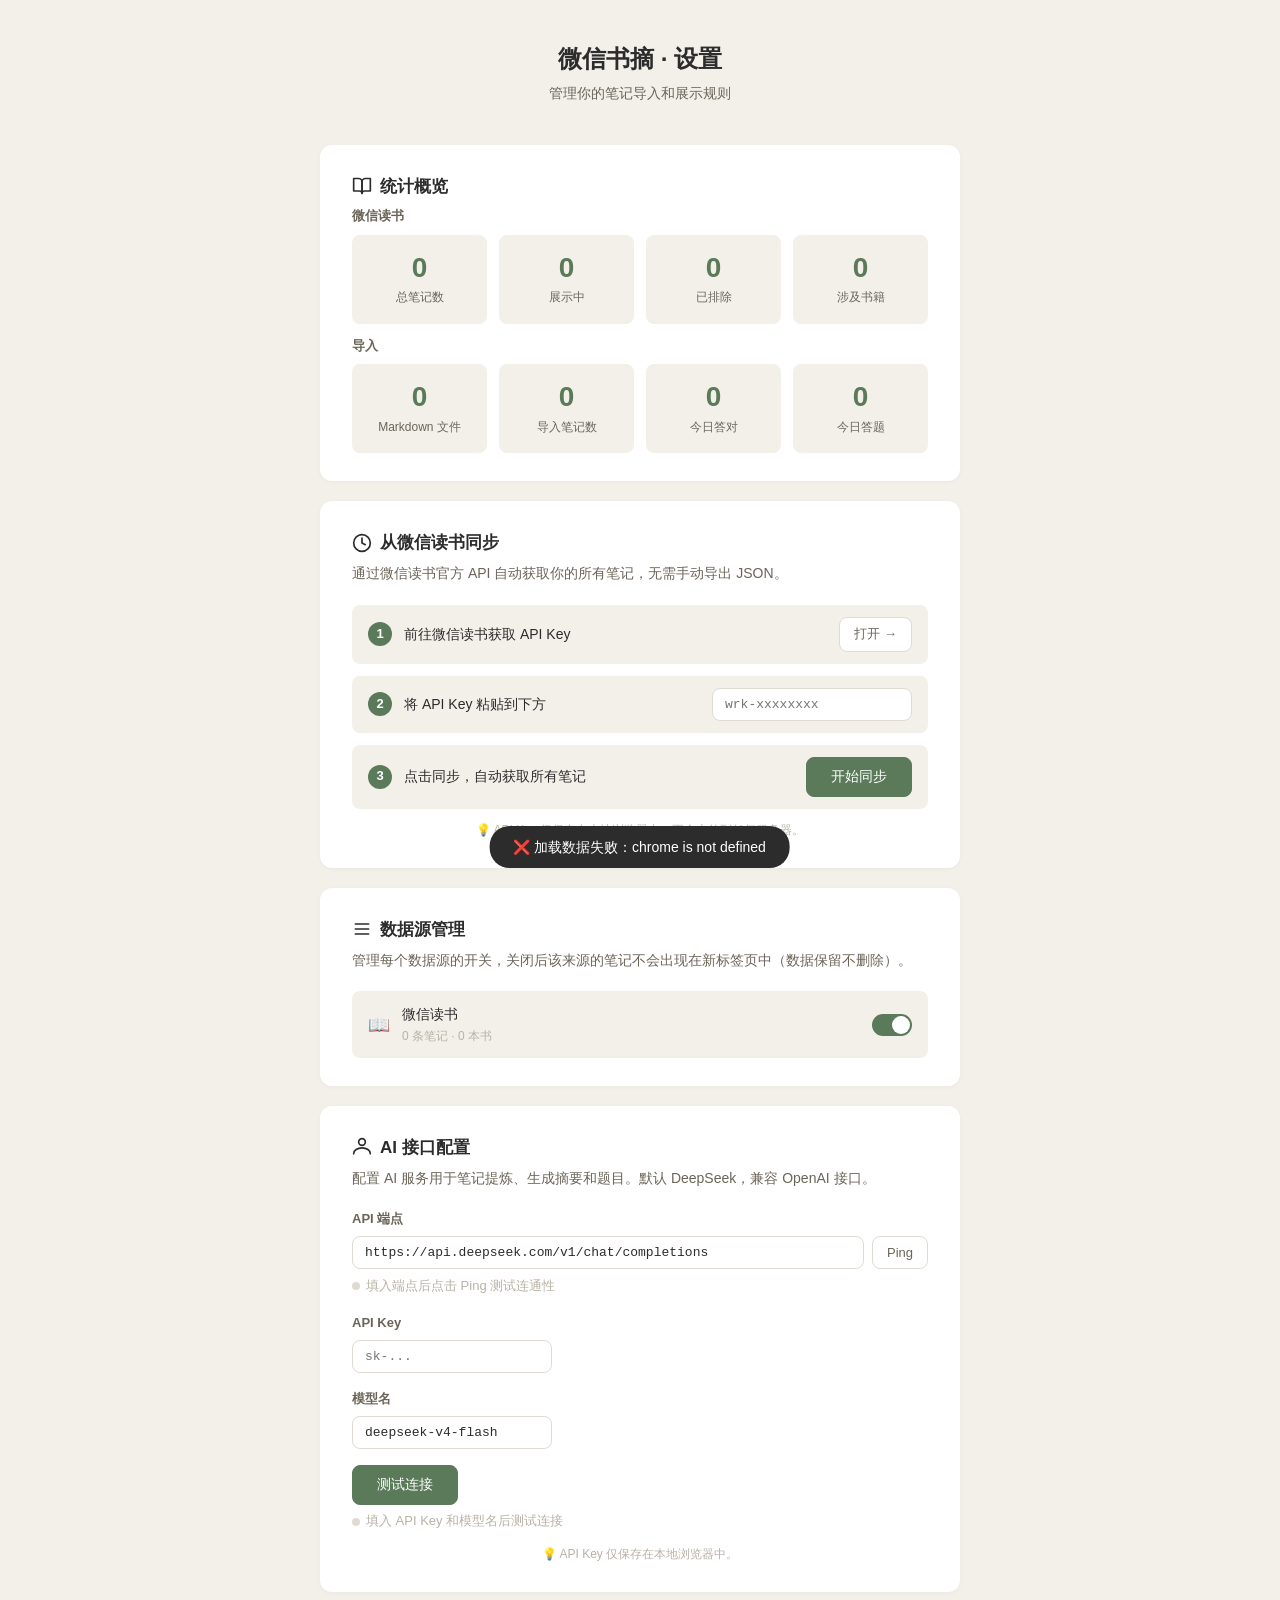
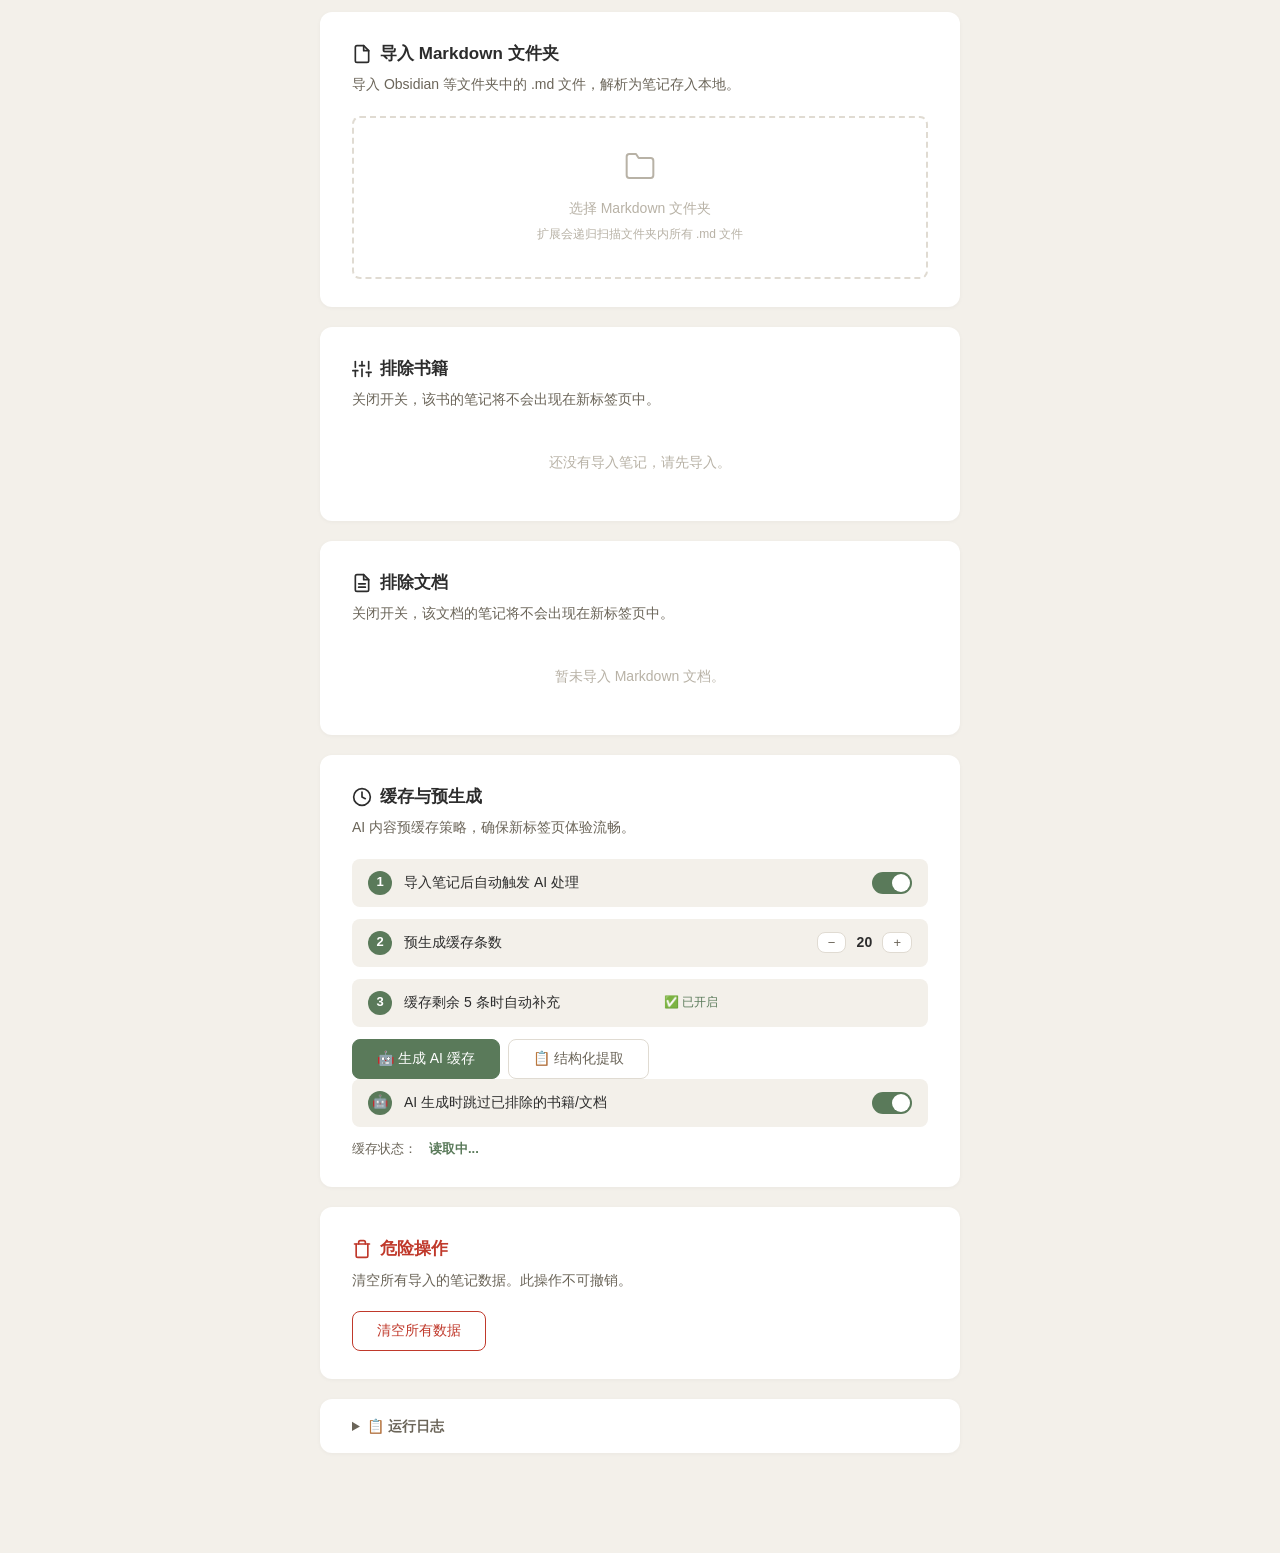
==== settings/index.html @ a94a2b88 "refactor: structured extraction as separate button, not toggle - Removed 'structuredExtract' toggle " ====
<!DOCTYPE html>
<html lang="zh-CN">
<head>
  <meta charset="UTF-8" />
  <meta name="viewport" content="width=device-width, initial-scale=1.0" />
  <title>微信书摘 · 设置</title>
  <link rel="stylesheet" href="style.css" />
</head>
<body>
  <div class="container">

    <header class="header">
      <h1>微信书摘 · 设置</h1>
      <p class="subtitle">管理你的笔记导入和展示规则</p>
    </header>

    <!-- ===== 统计 ===== -->
    <section class="section" id="section-stats">
      <h2 class="section-title">
        <svg width="20" height="20" viewBox="0 0 24 24" fill="none" stroke="currentColor" stroke-width="2" stroke-linecap="round" stroke-linejoin="round"><path d="M2 3h6a4 4 0 0 1 4 4v14a3 3 0 0 0-3-3H2z"/><path d="M22 3h-6a4 4 0 0 0-4 4v14a3 3 0 0 1 3-3h7z"/></svg>
        统计概览
      </h2>

      <p style="font-size:13px;font-weight:600;color:var(--text-secondary);margin-bottom:8px;">微信读书</p>
      <div class="stats-grid" id="statsGrid">
        <div class="stat-card"><span class="stat-num" id="statTotal">0</span><span class="stat-label">总笔记数</span></div>
        <div class="stat-card"><span class="stat-num" id="statActive">0</span><span class="stat-label">展示中</span></div>
        <div class="stat-card"><span class="stat-num" id="statExcluded">0</span><span class="stat-label">已排除</span></div>
        <div class="stat-card"><span class="stat-num" id="statBooks">0</span><span class="stat-label">涉及书籍</span></div>
      </div>

      <p style="font-size:13px;font-weight:600;color:var(--text-secondary);margin:12px 0 8px;">导入</p>
      <div class="stats-grid" id="statsGridImport">
        <div class="stat-card"><span class="stat-num" id="statMdFiles">0</span><span class="stat-label">Markdown 文件</span></div>
        <div class="stat-card"><span class="stat-num" id="statMdNotes">0</span><span class="stat-label">导入笔记数</span></div>
        <div class="stat-card"><span class="stat-num" id="statReviewCorrect">0</span><span class="stat-label">今日答对</span></div>
        <div class="stat-card"><span class="stat-num" id="statReviewTotal">0</span><span class="stat-label">今日答题</span></div>
      </div>
    </section>

    <!-- ===== 从微信读书同步 ===== -->
    <section class="section" id="section-sync">
      <h2 class="section-title">
        <svg width="20" height="20" viewBox="0 0 24 24" fill="none" stroke="currentColor" stroke-width="2" stroke-linecap="round" stroke-linejoin="round"><circle cx="12" cy="12" r="10"/><path d="M12 6v6l4 2"/></svg>
        从微信读书同步
      </h2>
      <p class="section-desc">通过微信读书官方 API 自动获取你的所有笔记，无需手动导出 JSON。</p>

      <div class="sync-flow">
        <div class="sync-step">
          <span class="step-num">1</span>
          <span>前往微信读书获取 API Key</span>
          <a href="https://weread.qq.com/r/weread-skills" target="_blank" class="btn btn-small" id="btnOpenSkills">打开 →</a>
        </div>
        <div class="sync-step">
          <span class="step-num">2</span>
          <span>将 API Key 粘贴到下方</span>
          <input type="text" id="apiKeyInput" class="sync-input" placeholder="wrk-xxxxxxxx" spellcheck="false" />
        </div>
        <div class="sync-step">
          <span class="step-num">3</span>
          <span>点击同步，自动获取所有笔记</span>
          <button class="btn btn-primary" id="btnSync">开始同步</button>
        </div>
      </div>

      <div id="syncProgress" class="sync-progress" style="display:none;">
        <div class="sync-progress-bar">
          <div class="sync-progress-fill" id="syncProgressFill"></div>
        </div>
        <p class="sync-progress-text" id="syncProgressText">准备中...</p>
      </div>

      <div id="syncResult" class="import-result"></div>

      <p class="sync-hint">💡 API Key 仅保存在本地浏览器中，不会上传到任何服务器。</p>
    </section>

    <!-- ===== 数据源管理 ===== -->
    <section class="section" id="section-sources">
      <h2 class="section-title">
        <svg width="20" height="20" viewBox="0 0 24 24" fill="none" stroke="currentColor" stroke-width="2" stroke-linecap="round" stroke-linejoin="round"><path d="M4 6h16M4 12h16M4 18h16"/></svg>
        数据源管理
      </h2>
      <p class="section-desc">管理每个数据源的开关，关闭后该来源的笔记不会出现在新标签页中（数据保留不删除）。</p>
      <div class="source-list" id="sourceList">
        <div class="source-item">
          <span class="source-icon">📖</span>
          <div class="source-info">
            <div class="source-name">微信读书</div>
            <div class="source-meta" id="sourceMetaWeread">0 条笔记 · 0 本书</div>
          </div>
          <label class="toggle" style="margin-left:auto;">
            <input type="checkbox" class="source-toggle" data-source="weread" checked />
            <span class="slider"></span>
          </label>
        </div>
      </div>
      <p class="source-status" id="sourceIndicator" style="display:none;"></p>
    </section>

    <!-- ===== AI 接口配置 ===== -->
    <section class="section" id="section-ai">
      <h2 class="section-title">
        <svg width="20" height="20" viewBox="0 0 24 24" fill="none" stroke="currentColor" stroke-width="2" stroke-linecap="round" stroke-linejoin="round"><path d="M12 2a4 4 0 1 0 0 8 4 4 0 0 0 0-8z"/><path d="M2 20c0-4 4.5-7 10-7s10 3 10 7"/></svg>
        AI 接口配置
      </h2>
      <p class="section-desc">配置 AI 服务用于笔记提炼、生成摘要和题目。默认 DeepSeek，兼容 OpenAI 接口。</p>
      <div class="field-group">
        <label class="field-label">API 端点</label>
        <div class="field-row">
          <input type="text" class="sync-input" id="aiEndpoint" value="https://api.deepseek.com/v1/chat/completions" placeholder="https://api.deepseek.com/v1/chat/completions" />
          <button class="btn btn-small" id="btnPing">Ping</button>
        </div>
        <div class="status-line"><span class="status-dot idle" id="endpointDot"></span><span class="status-text idle" id="endpointText">填入端点后点击 Ping 测试连通性</span></div>
      </div>
      <div class="field-group">
        <label class="field-label">API Key</label>
        <input type="password" class="sync-input" id="aiApiKey" placeholder="sk-..." />
      </div>
      <div class="field-group">
        <label class="field-label">模型名</label>
        <input type="text" class="sync-input" id="aiModel" value="deepseek-v4-flash" placeholder="deepseek-chat, gpt-4o-mini" />
      </div>
      <button class="btn btn-primary" id="btnTestAi">测试连接</button>
      <div class="status-line"><span class="status-dot idle" id="testDot"></span><span class="status-text idle" id="testText">填入 API Key 和模型名后测试连接</span></div>
      <div id="aiTestResult" class="import-result" style="display:none;margin-top:8px;"></div>
      <p class="sync-hint" style="margin-top:12px;">💡 API Key 仅保存在本地浏览器中。</p>
    </section>

    <!-- ===== 导入 Markdown 文件夹 ===== -->
    <section class="section" id="section-md-import">
      <h2 class="section-title">
        <svg width="20" height="20" viewBox="0 0 24 24" fill="none" stroke="currentColor" stroke-width="2" stroke-linecap="round" stroke-linejoin="round"><path d="M14 2H6a2 2 0 0 0-2 2v16a2 2 0 0 0 2 2h12a2 2 0 0 0 2-2V8z"/><polyline points="14 2 14 8 20 8"/></svg>
        导入 Markdown 文件夹
      </h2>
      <p class="section-desc">导入 Obsidian 等文件夹中的 .md 文件，解析为笔记存入本地。</p>
      <div class="upload-area" id="folderPicker">
        <svg width="32" height="32" viewBox="0 0 24 24" fill="none" stroke="currentColor" stroke-width="1.5" stroke-linecap="round" stroke-linejoin="round"><path d="M22 19a2 2 0 0 1-2 2H4a2 2 0 0 1-2-2V5a2 2 0 0 1 2-2h5l2 3h9a2 2 0 0 1 2 2z"/></svg>
        <p>选择 Markdown 文件夹</p>
        <span style="font-size:12px;color:var(--text-tertiary);">扩展会递归扫描文件夹内所有 .md 文件</span>
      </div>
      <div id="mdImportResult" class="import-result" style="display:none;margin-top:8px;"></div>
    </section>

    <!-- ===== 排除书籍 ===== -->
    <section class="section" id="section-exclude">
      <h2 class="section-title">
        <svg width="20" height="20" viewBox="0 0 24 24" fill="none" stroke="currentColor" stroke-width="2" stroke-linecap="round" stroke-linejoin="round"><line x1="4" y1="21" x2="4" y2="14"/><line x1="4" y1="10" x2="4" y2="3"/><line x1="12" y1="21" x2="12" y2="12"/><line x1="12" y1="8" x2="12" y2="3"/><line x1="20" y1="21" x2="20" y2="16"/><line x1="20" y1="12" x2="20" y2="3"/><line x1="1" y1="14" x2="7" y2="14"/><line x1="9" y1="8" x2="15" y2="8"/><line x1="17" y1="16" x2="23" y2="16"/></svg>
        排除书籍
      </h2>
      <p class="section-desc">关闭开关，该书的笔记将不会出现在新标签页中。</p>

      <div id="bookList" class="book-list">
        <p class="no-data">还没有导入笔记，请先导入。</p>
      </div>
    </section>

    <!-- ===== 排除文档 ===== -->
    <section class="section" id="section-exclude-docs">
      <h2 class="section-title">
        <svg width="20" height="20" viewBox="0 0 24 24" fill="none" stroke="currentColor" stroke-width="2" stroke-linecap="round" stroke-linejoin="round"><path d="M14 2H6a2 2 0 0 0-2 2v16a2 2 0 0 0 2 2h12a2 2 0 0 0 2-2V8z"/><polyline points="14 2 14 8 20 8"/><line x1="16" y1="13" x2="8" y2="13"/><line x1="16" y1="17" x2="8" y2="17"/></svg>
        排除文档
      </h2>
      <p class="section-desc">关闭开关，该文档的笔记将不会出现在新标签页中。</p>

      <div id="docList" class="book-list">
        <p class="no-data">暂未导入 Markdown 文档。</p>
      </div>
    </section>

    <!-- ===== 缓存与预生成 ===== -->
    <section class="section" id="section-cache">
      <h2 class="section-title">
        <svg width="20" height="20" viewBox="0 0 24 24" fill="none" stroke="currentColor" stroke-width="2" stroke-linecap="round" stroke-linejoin="round"><circle cx="12" cy="12" r="10"/><polyline points="12 6 12 12 16 14"/></svg>
        缓存与预生成
      </h2>
      <p class="section-desc">AI 内容预缓存策略，确保新标签页体验流畅。</p>
      <div class="sync-flow">
        <div class="sync-step">
          <span class="step-num">1</span>
          <span>导入笔记后自动触发 AI 处理</span>
          <label class="toggle" style="margin-left:auto;">
            <input type="checkbox" id="autoProcess" checked />
            <span class="slider"></span>
          </label>
        </div>
        <div class="sync-step">
          <span class="step-num">2</span>
          <span>预生成缓存条数</span>
          <div style="display:flex;align-items:center;gap:8px;margin-left:auto;">
            <button class="btn btn-small" id="cacheDec" style="padding:2px 10px;">−</button>
            <span id="cacheCount" style="font-weight:600;min-width:20px;text-align:center;">20</span>
            <button class="btn btn-small" id="cacheInc" style="padding:2px 10px;">+</button>
          </div>
        </div>
        <div class="sync-step">
          <span class="step-num">3</span>
          <span>缓存剩余 5 条时自动补充</span>
          <span style="margin-left:auto;font-size:12px;color:var(--accent);">✅ 已开启</span>
        </div>
      </div>
      <div style="display:flex;gap:8px;margin-top:12px;">
        <button class="btn btn-primary" id="btnGenCache">🤖 生成 AI 缓存</button>
        <button class="btn" id="btnStructExtract">📋 结构化提取</button>
        <button class="btn" id="btnStopCache" style="display:none;">⏹ 停止</button>
      </div>
      <div class="sync-step">
        <span class="step-num">🤖</span>
        <span>AI 生成时跳过已排除的书籍/文档</span>
        <label class="toggle" style="margin-left:auto;">
          <input type="checkbox" id="skipExcludedInAI" checked />
          <span class="slider"></span>
        </label>
      </div>
      <div style="display:flex;align-items:center;gap:12px;margin-top:12px;font-size:13px;color:var(--text-secondary);">
        <span>缓存状态：</span>
        <span id="cacheStatus" style="font-weight:600;color:var(--accent);">读取中...</span>
      </div>
      <div id="genProgress" class="sync-progress" style="display:none;margin-top:12px;">
        <div class="sync-progress-bar">
          <div class="sync-progress-fill" id="genProgressFill"></div>
        </div>
        <p class="sync-progress-text" id="genProgressText">准备中...</p>
      </div>
    </section>

    <!-- ===== 清空数据 ===== -->
    <section class="section section-danger">
      <h2 class="section-title" style="color: var(--danger);">
        <svg width="20" height="20" viewBox="0 0 24 24" fill="none" stroke="currentColor" stroke-width="2" stroke-linecap="round" stroke-linejoin="round"><polyline points="3 6 5 6 21 6"/><path d="M19 6v14a2 2 0 0 1-2 2H7a2 2 0 0 1-2-2V6m3 0V4a2 2 0 0 1 2-2h4a2 2 0 0 1 2 2v2"/></svg>
        危险操作
      </h2>
      <p class="section-desc">清空所有导入的笔记数据。此操作不可撤销。</p>
      <button class="btn btn-danger-outline" id="btnClearAll">清空所有数据</button>
    </section>

    <!-- ===== 运行日志 ===== -->
    <details class="section" id="section-logs" style="padding:16px 32px;cursor:pointer;">
      <summary style="font-size:14px;font-weight:600;color:var(--text-secondary);cursor:pointer;">📋 运行日志</summary>
      <pre id="logEntries" style="margin-top:12px;max-height:300px;overflow-y:auto;font-family:var(--mono);font-size:12px;line-height:1.8;color:var(--text-secondary);white-space:pre-wrap;word-break:break-all;user-select:text;"></pre>
      <div style="display:flex;gap:8px;margin-top:8px;">
        <button class="btn btn-small" id="btnCopyLogs">📋 复制日志</button>
        <button class="btn btn-small" id="btnClearLogs">清空日志</button>
      </div>
    </details>

    <!-- ===== Toast ===== -->
    <div id="toast" class="toast"></div>

  </div>

  <script src="settings.js"></script>
  <script src="ai-config.js"></script>
  <script src="markdown-import.js"></script>
</body>
</html>
---- settings/style.css ----
/* ============================================
   微信书摘 · 设置 — Style
   ============================================ */

*, *::before, *::after {
  margin: 0;
  padding: 0;
  box-sizing: border-box;
}

:root {
  --bg: #f3f0ea;
  --card-bg: #ffffff;
  --text: #2c2c2c;
  --text-secondary: #6b6559;
  --text-tertiary: #b8b2a6;
  --accent: #5a7a5a;
  --accent-hover: #4a6a4a;
  --danger: #c0392b;
  --danger-hover: #a93226;
  --border: #e0dbd2;
  --radius: 12px;
  --radius-sm: 8px;
  --font: -apple-system, BlinkMacSystemFont, "SF Pro", "PingFang SC", "Hiragino Sans GB", "Noto Sans CJK SC", "Microsoft YaHei", sans-serif;
  --mono: "SF Mono", "Menlo", "Consolas", monospace;
  --transition: 0.25s cubic-bezier(0.4, 0, 0.2, 1);
  --max-w: 640px;
}

body {
  font-family: var(--font);
  background: var(--bg);
  color: var(--text);
  -webkit-font-smoothing: antialiased;
  line-height: 1.6;
  padding: 40px 24px 80px;
}

.container {
  max-width: var(--max-w);
  margin: 0 auto;
}

/* ---- Header ---- */
.header {
  text-align: center;
  margin-bottom: 40px;
}

.header h1 {
  font-size: 24px;
  font-weight: 700;
  margin-bottom: 4px;
}

.subtitle {
  color: var(--text-secondary);
  font-size: 14px;
}

/* ---- Sections ---- */
.section {
  background: var(--card-bg);
  border-radius: var(--radius);
  padding: 28px 32px;
  margin-bottom: 20px;
  box-shadow: 0 1px 4px rgba(0,0,0,0.04);
}

.section-title {
  display: flex;
  align-items: center;
  gap: 8px;
  font-size: 17px;
  font-weight: 600;
  margin-bottom: 6px;
}

.section-desc {
  font-size: 14px;
  color: var(--text-secondary);
  margin-bottom: 20px;
}

/* ---- Upload Area ---- */
.upload-area {
  border: 2px dashed var(--border);
  border-radius: var(--radius-sm);
  padding: 32px;
  text-align: center;
  cursor: pointer;
  transition: all var(--transition);
  color: var(--text-tertiary);
}

.upload-area:hover {
  border-color: var(--accent);
  color: var(--accent);
  background: #f8faf6;
}

.upload-area.dragover {
  border-color: var(--accent);
  background: #f0f5ed;
  color: var(--accent);
}

.upload-area svg {
  margin-bottom: 8px;
}

.upload-area p {
  font-size: 14px;
}

/* ---- Divider ---- */
.divider {
  text-align: center;
  margin: 20px 0;
  color: var(--text-tertiary);
  font-size: 13px;
  position: relative;
}

.divider::before,
.divider::after {
  content: '';
  position: absolute;
  top: 50%;
  width: calc(50% - 24px);
  height: 1px;
  background: var(--border);
}

.divider::before { left: 0; }
.divider::after  { right: 0; }

/* ---- Paste Area ---- */
.label {
  display: block;
  font-size: 14px;
  font-weight: 500;
  margin-bottom: 8px;
  color: var(--text-secondary);
}

#jsonInput {
  width: 100%;
  padding: 12px 14px;
  border: 1px solid var(--border);
  border-radius: var(--radius-sm);
  font-family: var(--mono);
  font-size: 13px;
  line-height: 1.7;
  resize: vertical;
  background: #fafaf8;
  color: var(--text);
  transition: border-color var(--transition);
}

#jsonInput:focus {
  outline: none;
  border-color: var(--accent);
  box-shadow: 0 0 0 3px rgba(90,122,90,0.12);
}

.paste-actions {
  display: flex;
  align-items: center;
  gap: 16px;
  margin-top: 12px;
}

.sample-link {
  font-size: 13px;
  color: var(--text-tertiary);
  text-decoration: underline;
  text-underline-offset: 2px;
  transition: color var(--transition);
}

.sample-link:hover {
  color: var(--accent);
}

/* ---- Import Result ---- */
.import-result {
  margin-top: 12px;
  padding: 12px 16px;
  border-radius: var(--radius-sm);
  font-size: 14px;
  display: none;
}

.import-result.success {
  display: block;
  background: #f0f5ed;
  color: var(--accent-hover);
}

.import-result.error {
  display: block;
  background: #fdf2f0;
  color: var(--danger);
}

/* ---- Sample Format ---- */
.sample-box {
  margin-top: 16px;
  background: #fafaf8;
  border: 1px solid var(--border);
  border-radius: var(--radius-sm);
  padding: 16px;
  overflow-x: auto;
}

.sample-box pre {
  font-family: var(--mono);
  font-size: 13px;
  line-height: 1.7;
  white-space: pre;
}

.sample-box code {
  color: var(--text);
}

.sample-note {
  margin-top: 12px;
  font-size: 13px;
  color: var(--text-secondary);
  line-height: 1.7;
}

.sample-note code {
  background: #e8e3da;
  padding: 1px 5px;
  border-radius: 3px;
  font-family: var(--mono);
  font-size: 12px;
}

/* ---- Book List ---- */
.book-list {
  display: flex;
  flex-direction: column;
  gap: 4px;
}

.no-data {
  color: var(--text-tertiary);
  font-size: 14px;
  text-align: center;
  padding: 20px 0;
}

.book-item {
  display: flex;
  align-items: center;
  justify-content: space-between;
  padding: 12px 4px;
  border-bottom: 1px solid var(--border);
}

.book-item:last-child {
  border-bottom: none;
}

.book-info {
  display: flex;
  flex-direction: column;
}

.book-name {
  font-size: 15px;
  font-weight: 500;
}

.book-note-count {
  font-size: 12px;
  color: var(--text-tertiary);
  margin-top: 1px;
}

/* Toggle switch */
.toggle {
  position: relative;
  width: 40px;
  height: 22px;
  flex-shrink: 0;
  cursor: pointer;
}

.toggle input {
  opacity: 0;
  width: 0;
  height: 0;
}

.toggle .slider {
  position: absolute;
  inset: 0;
  background: #d5d0c6;
  border-radius: 22px;
  transition: background var(--transition);
}

.toggle .slider::after {
  content: '';
  position: absolute;
  width: 18px;
  height: 18px;
  left: 2px;
  bottom: 2px;
  background: #fff;
  border-radius: 50%;
  transition: transform var(--transition);
}

.toggle input:checked + .slider {
  background: var(--accent);
}

.toggle input:checked + .slider::after {
  transform: translateX(18px);
}

/* ---- Stats ---- */
.stats-grid {
  display: grid;
  grid-template-columns: repeat(4, 1fr);
  gap: 12px;
}

.stat-card {
  text-align: center;
  padding: 16px 8px;
  background: var(--bg);
  border-radius: var(--radius-sm);
}

.stat-num {
  display: block;
  font-size: 28px;
  font-weight: 700;
  color: var(--accent);
  line-height: 1.2;
}

.stat-label {
  display: block;
  font-size: 12px;
  color: var(--text-secondary);
  margin-top: 4px;
}

/* ---- Buttons ---- */
.btn {
  display: inline-flex;
  align-items: center;
  gap: 6px;
  padding: 10px 24px;
  border: 1px solid var(--border);
  border-radius: var(--radius-sm);
  background: var(--card-bg);
  color: var(--text-secondary);
  font-size: 14px;
  font-family: var(--font);
  cursor: pointer;
  transition: all var(--transition);
  user-select: none;
}

.btn:hover {
  border-color: var(--accent);
  color: var(--accent);
}

.btn:active {
  transform: scale(0.97);
}

.btn-primary {
  border-color: var(--accent);
  background: var(--accent);
  color: #fff;
}

.btn-primary:hover {
  background: var(--accent-hover);
  border-color: var(--accent-hover);
  color: #fff;
}

.btn-danger-outline {
  border-color: var(--danger);
  color: var(--danger);
}

.btn-danger-outline:hover {
  background: var(--danger);
  color: #fff;
}

/* ---- Toast ---- */
.toast {
  position: fixed;
  bottom: 32px;
  left: 50%;
  transform: translateX(-50%) translateY(20px);
  background: var(--text);
  color: #fff;
  padding: 10px 24px;
  border-radius: 20px;
  font-size: 14px;
  opacity: 0;
  pointer-events: none;
  transition: all 0.3s ease;
  white-space: nowrap;
  z-index: 200;
}

.toast.show {
  opacity: 1;
  transform: translateX(-50%) translateY(0);
}

/* ---- Sync Flow ---- */
.sync-flow {
  display: flex;
  flex-direction: column;
  gap: 12px;
}

.sync-step {
  display: flex;
  align-items: center;
  gap: 12px;
  padding: 12px 16px;
  background: var(--bg);
  border-radius: var(--radius-sm);
  font-size: 14px;
}

.step-num {
  width: 24px;
  height: 24px;
  border-radius: 50%;
  background: var(--accent);
  color: #fff;
  display: flex;
  align-items: center;
  justify-content: center;
  font-size: 13px;
  font-weight: 600;
  flex-shrink: 0;
}

.sync-step span:not(.step-num) {
  flex: 1;
  color: var(--text);
}

.sync-input {
  width: 200px;
  padding: 8px 12px;
  border: 1px solid var(--border);
  border-radius: var(--radius-sm);
  font-family: var(--mono);
  font-size: 13px;
  background: var(--card-bg);
  color: var(--text);
  transition: border-color var(--transition);
}

.sync-input:focus {
  outline: none;
  border-color: var(--accent);
  box-shadow: 0 0 0 3px rgba(90,122,90,0.12);
}

.btn-small {
  padding: 6px 14px;
  font-size: 13px;
  white-space: nowrap;
  text-decoration: none;
}

.sync-progress {
  margin-top: 16px;
}

.sync-progress-bar {
  height: 6px;
  background: var(--border);
  border-radius: 3px;
  overflow: hidden;
  margin-bottom: 8px;
}

.sync-progress-fill {
  height: 100%;
  background: var(--accent);
  border-radius: 3px;
  width: 0%;
  transition: width 0.3s ease;
}

.sync-progress-text {
  font-size: 13px;
  color: var(--text-secondary);
  text-align: center;
}

.sync-hint {
  margin-top: 12px;
  font-size: 12px;
  color: var(--text-tertiary);
  text-align: center;
}

/* ---- Responsive ---- */
@media (max-width: 600px) {
  body { padding: 24px 16px 60px; }
  .section { padding: 20px; }
  .stats-grid { grid-template-columns: repeat(2, 1fr); }
}

/* ---- Data Source List ---- */
.source-list {
  display: flex;
  flex-direction: column;
  gap: 4px;
}
.source-item {
  display: flex;
  align-items: center;
  gap: 12px;
  padding: 12px 16px;
  background: var(--bg);
  border-radius: var(--radius-sm);
}
.source-icon { flex-shrink: 0; font-size: 18px; line-height: 1; }
.source-info { flex: 1; min-width: 0; }
.source-name { font-size: 14px; font-weight: 500; }
.source-meta { font-size: 12px; color: var(--text-tertiary); margin-top: 1px; }
.source-status { display: none; font-size: 12px; padding: 8px 12px; border-radius: var(--radius-sm); margin-top: 10px; }
.source-status.show { display: block; }

/* ---- Status Indicators ---- */
.status-line {
  display: flex;
  align-items: center;
  gap: 6px;
  font-size: 13px;
  margin-top: 6px;
  min-height: 22px;
}
.status-dot {
  width: 8px; height: 8px;
  border-radius: 50%;
  flex-shrink: 0;
}
.status-dot.idle { background: var(--border); }
.status-dot.success { background: var(--accent); }
.status-dot.error { background: var(--danger); }
.status-text.idle { color: var(--text-tertiary); }
.status-text.success { color: var(--accent); }
.status-text.error { color: var(--danger); }

/* ---- Log viewer ---- */
#section-logs[open] { cursor: default; }
#section-logs summary { user-select: none; }
#section-logs[open] summary { margin-bottom: 4px; }
.log-entry { padding: 2px 0; }

/* ---- Field group (reuse sync-input pattern) ---- */
.field-group { margin-bottom: 16px; }
.field-group:last-of-type { margin-bottom: 20px; }
.field-label {
  display: block;
  font-size: 13px;
  font-weight: 600;
  color: var(--text-secondary);
  margin-bottom: 6px;
}
.field-row {
  display: flex;
  gap: 8px;
  align-items: stretch;
}
.field-row .sync-input { flex: 1; }
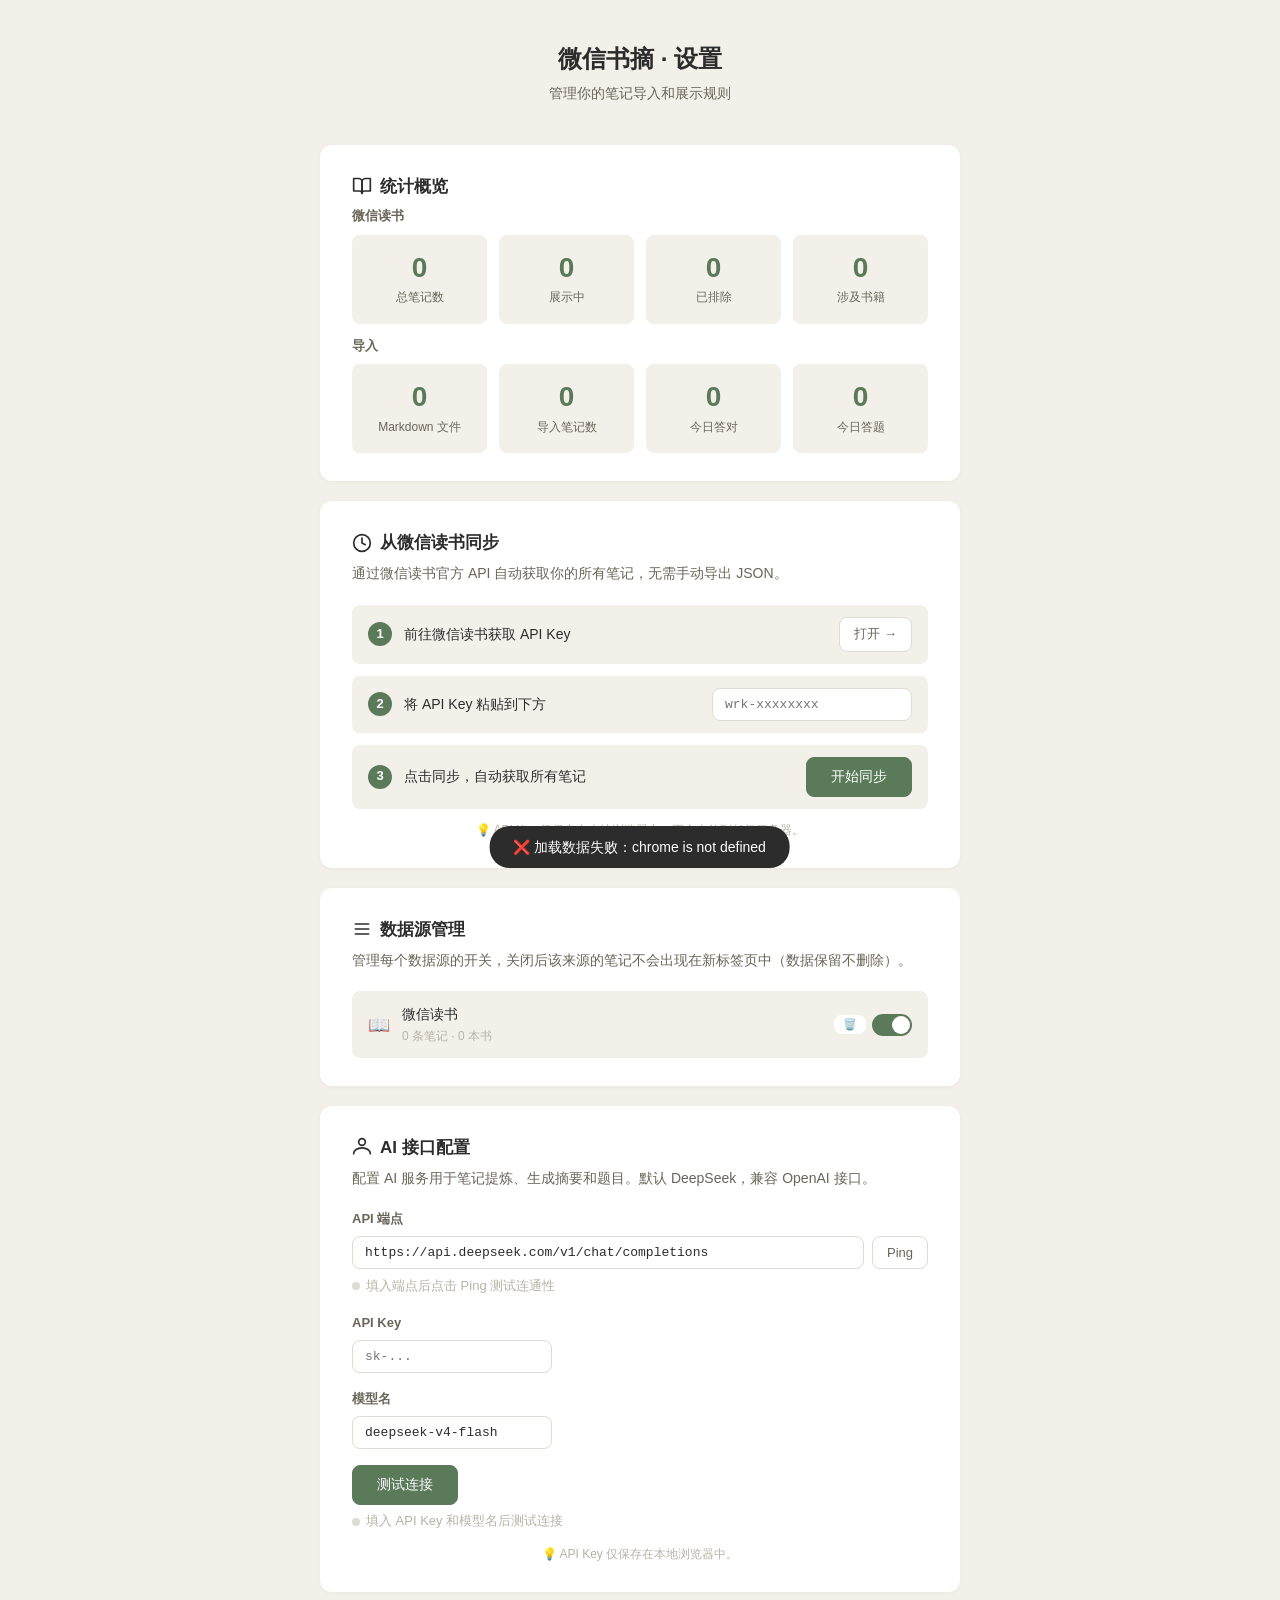
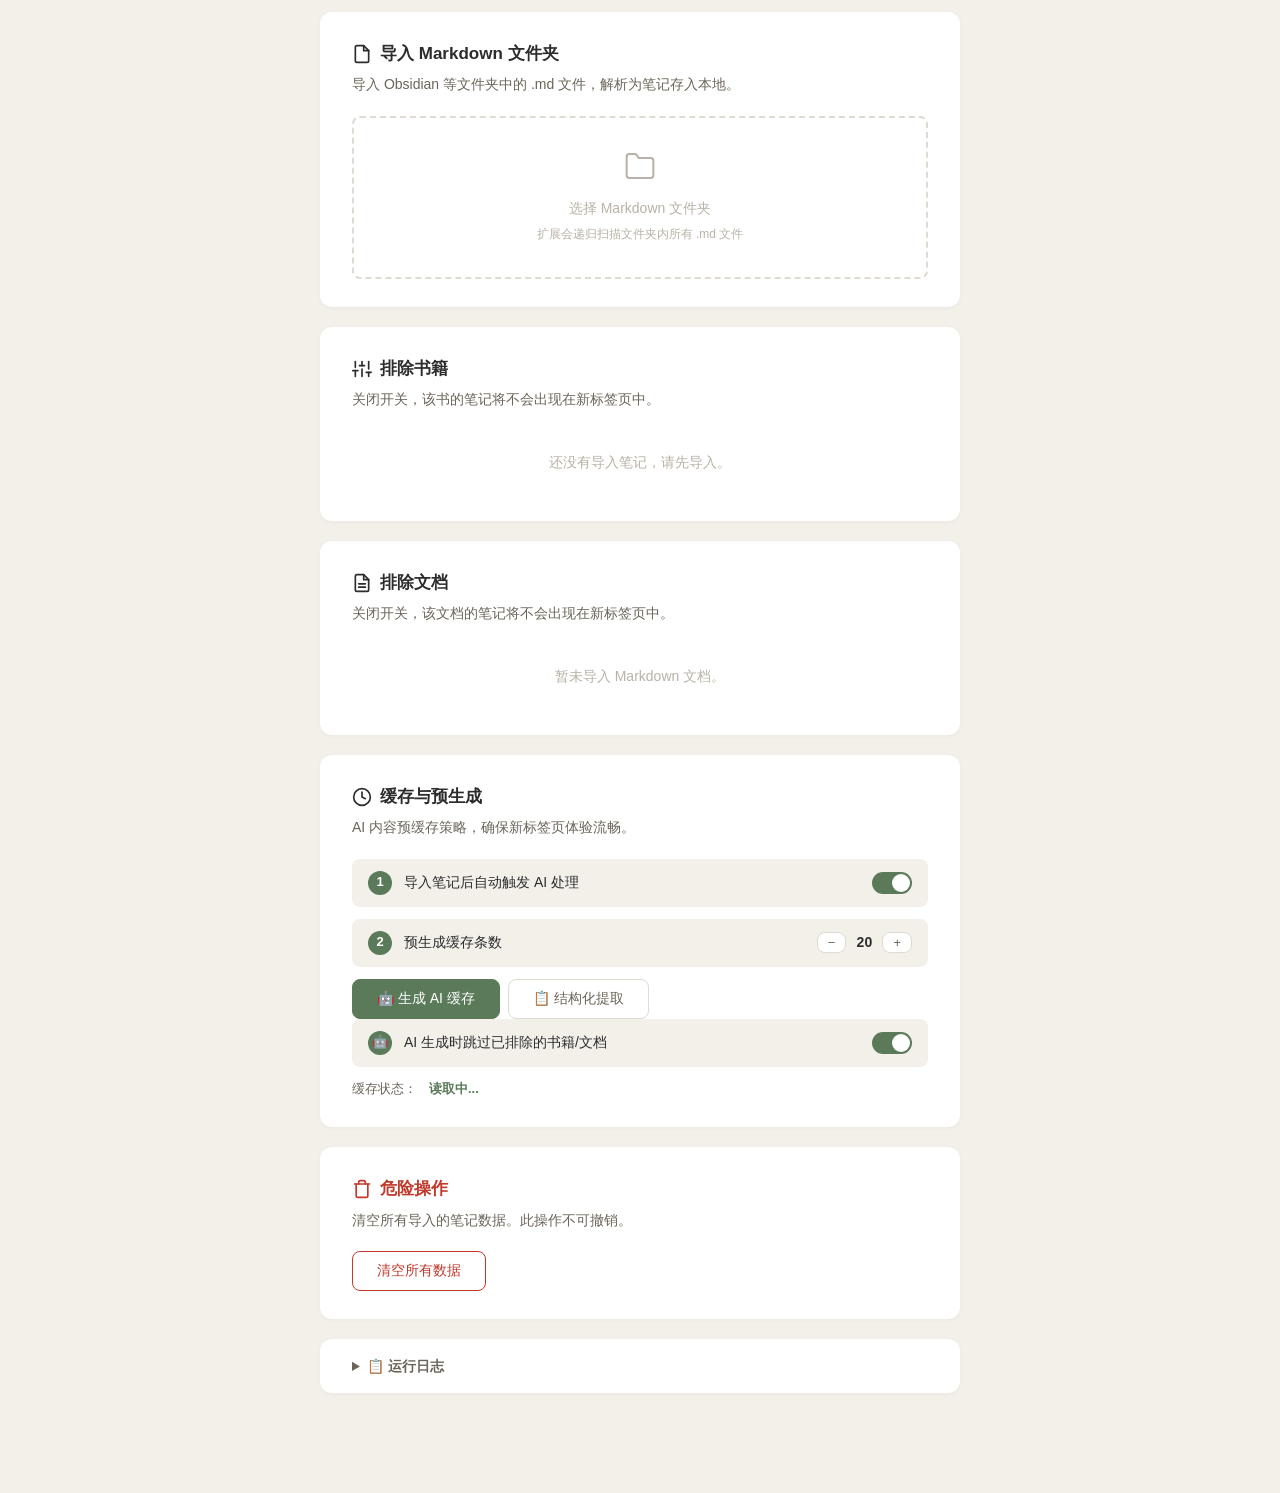
==== commit 35030366: "fix: WeChat source delete button + remove unnecessary cache step - Added 🗑️ delete button for WeChat" ====
--- a/settings/index.html
+++ b/settings/index.html
@@ -90,10 +90,13 @@
             <div class="source-name">微信读书</div>
             <div class="source-meta" id="sourceMetaWeread">0 条笔记 · 0 本书</div>
           </div>
-          <label class="toggle" style="margin-left:auto;">
-            <input type="checkbox" class="source-toggle" data-source="weread" checked />
-            <span class="slider"></span>
-          </label>
+          <div style="display:flex;align-items:center;gap:6px;">
+            <button class="btn btn-small" data-delname="微信读书" style="color:var(--danger);padding:2px 8px;font-size:11px;border-color:transparent;">🗑️</button>
+            <label class="toggle">
+              <input type="checkbox" class="source-toggle" data-source="weread" checked />
+              <span class="slider"></span>
+            </label>
+          </div>
         </div>
       </div>
       <p class="source-status" id="sourceIndicator" style="display:none;"></p>
@@ -194,11 +197,6 @@
             <button class="btn btn-small" id="cacheInc" style="padding:2px 10px;">+</button>
           </div>
         </div>
-        <div class="sync-step">
-          <span class="step-num">3</span>
-          <span>缓存剩余 5 条时自动补充</span>
-          <span style="margin-left:auto;font-size:12px;color:var(--accent);">✅ 已开启</span>
-        </div>
       </div>
       <div style="display:flex;gap:8px;margin-top:12px;">
         <button class="btn btn-primary" id="btnGenCache">🤖 生成 AI 缓存</button>
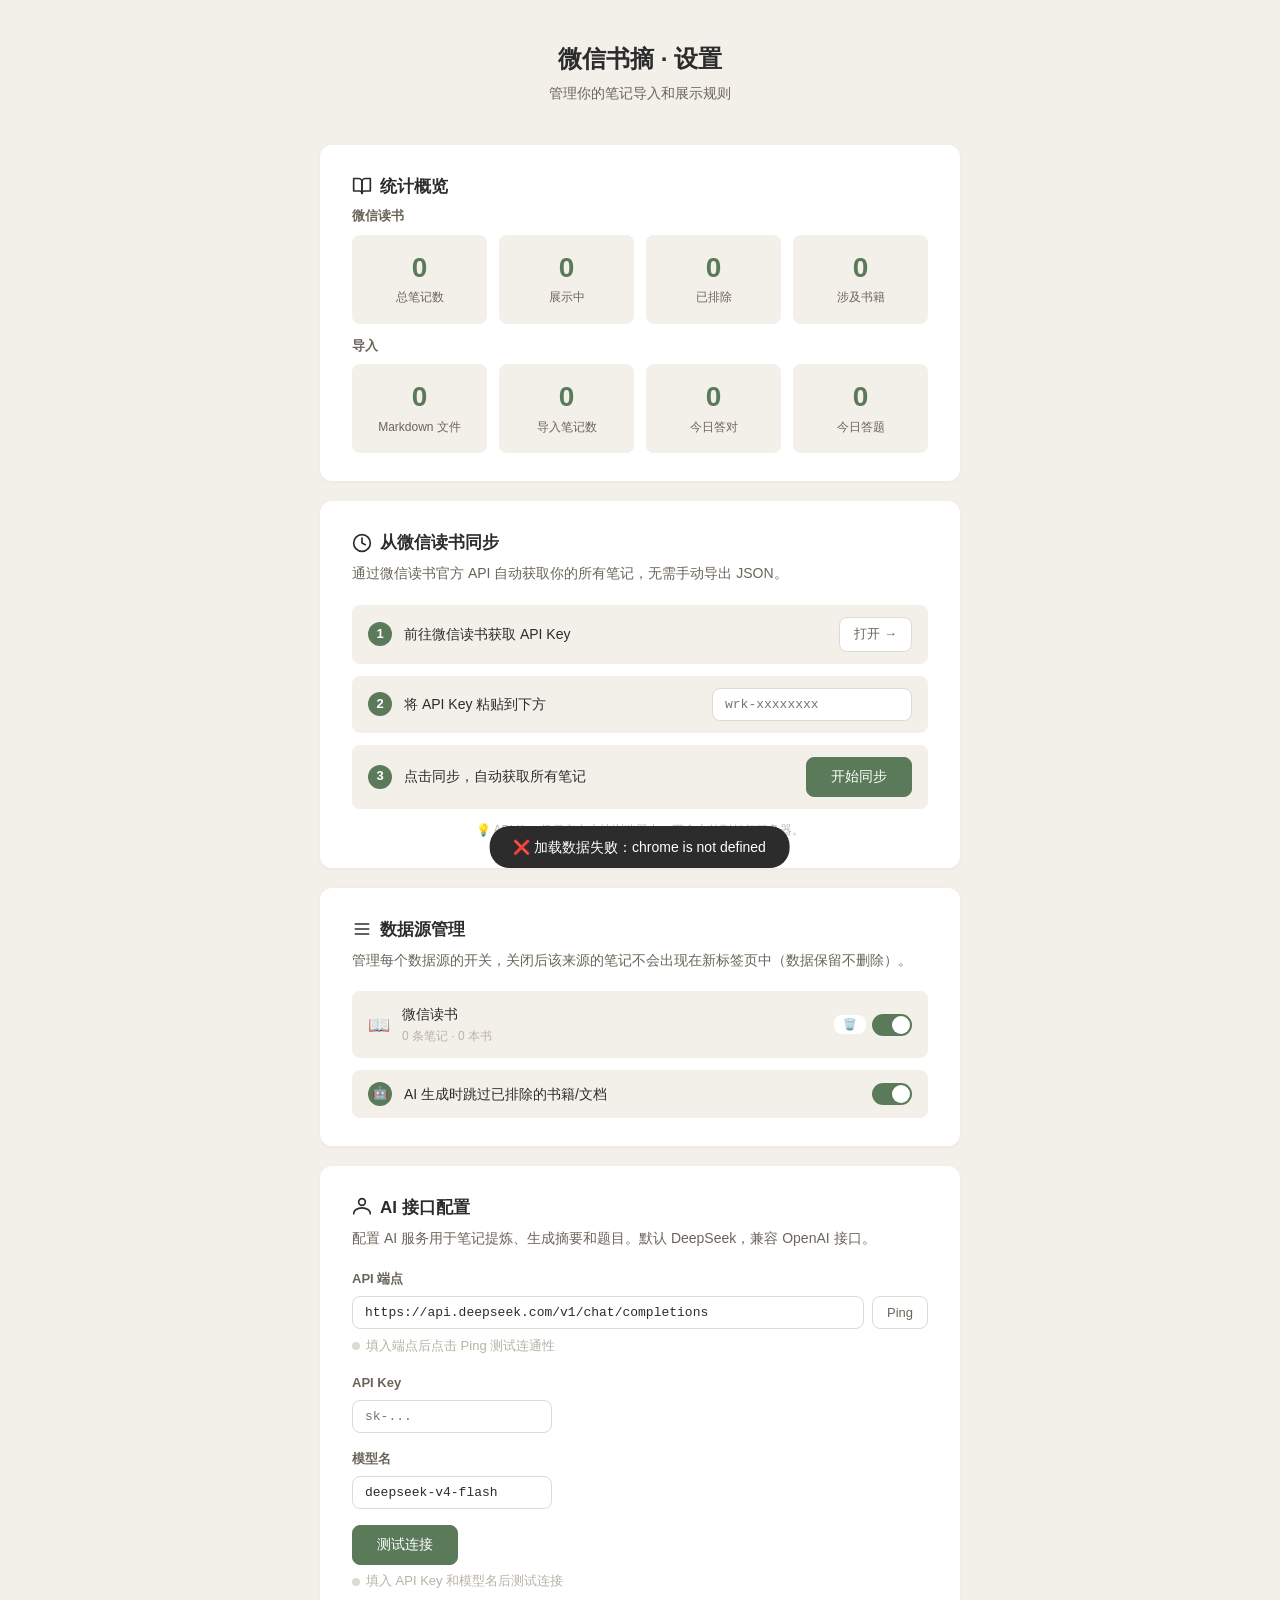
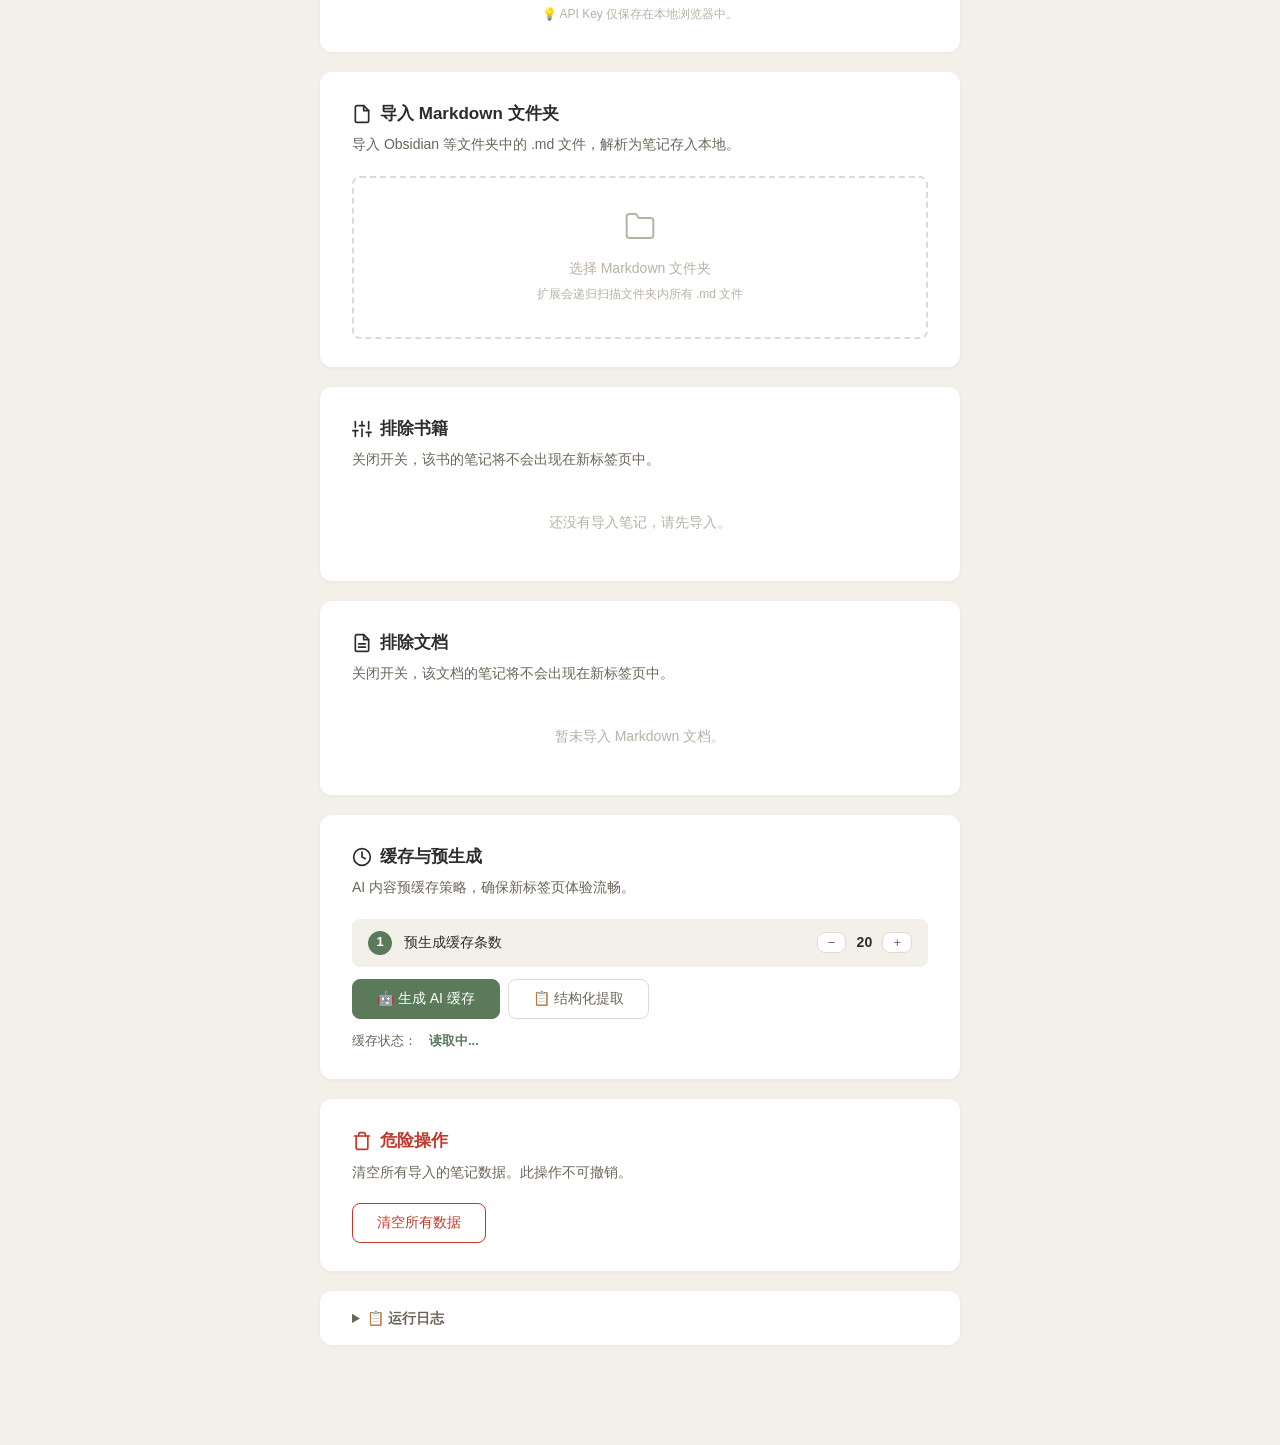
==== commit 8ffeeab1: "refactor: remove auto-process toggle, relocate skip-excluded toggle - Removed '导入笔记后自动触发 AI 处理' (no " ====
--- a/settings/index.html
+++ b/settings/index.html
@@ -100,6 +100,14 @@
         </div>
       </div>
       <p class="source-status" id="sourceIndicator" style="display:none;"></p>
+      <div class="sync-step" style="margin-top:12px;">
+        <span class="step-num">🤖</span>
+        <span>AI 生成时跳过已排除的书籍/文档</span>
+        <label class="toggle" style="margin-left:auto;">
+          <input type="checkbox" id="skipExcludedInAI" checked />
+          <span class="slider"></span>
+        </label>
+      </div>
     </section>
 
     <!-- ===== AI 接口配置 ===== -->
@@ -182,14 +190,6 @@
       <div class="sync-flow">
         <div class="sync-step">
           <span class="step-num">1</span>
-          <span>导入笔记后自动触发 AI 处理</span>
-          <label class="toggle" style="margin-left:auto;">
-            <input type="checkbox" id="autoProcess" checked />
-            <span class="slider"></span>
-          </label>
-        </div>
-        <div class="sync-step">
-          <span class="step-num">2</span>
           <span>预生成缓存条数</span>
           <div style="display:flex;align-items:center;gap:8px;margin-left:auto;">
             <button class="btn btn-small" id="cacheDec" style="padding:2px 10px;">−</button>
@@ -202,14 +202,6 @@
         <button class="btn btn-primary" id="btnGenCache">🤖 生成 AI 缓存</button>
         <button class="btn" id="btnStructExtract">📋 结构化提取</button>
         <button class="btn" id="btnStopCache" style="display:none;">⏹ 停止</button>
-      </div>
-      <div class="sync-step">
-        <span class="step-num">🤖</span>
-        <span>AI 生成时跳过已排除的书籍/文档</span>
-        <label class="toggle" style="margin-left:auto;">
-          <input type="checkbox" id="skipExcludedInAI" checked />
-          <span class="slider"></span>
-        </label>
       </div>
       <div style="display:flex;align-items:center;gap:12px;margin-top:12px;font-size:13px;color:var(--text-secondary);">
         <span>缓存状态：</span>
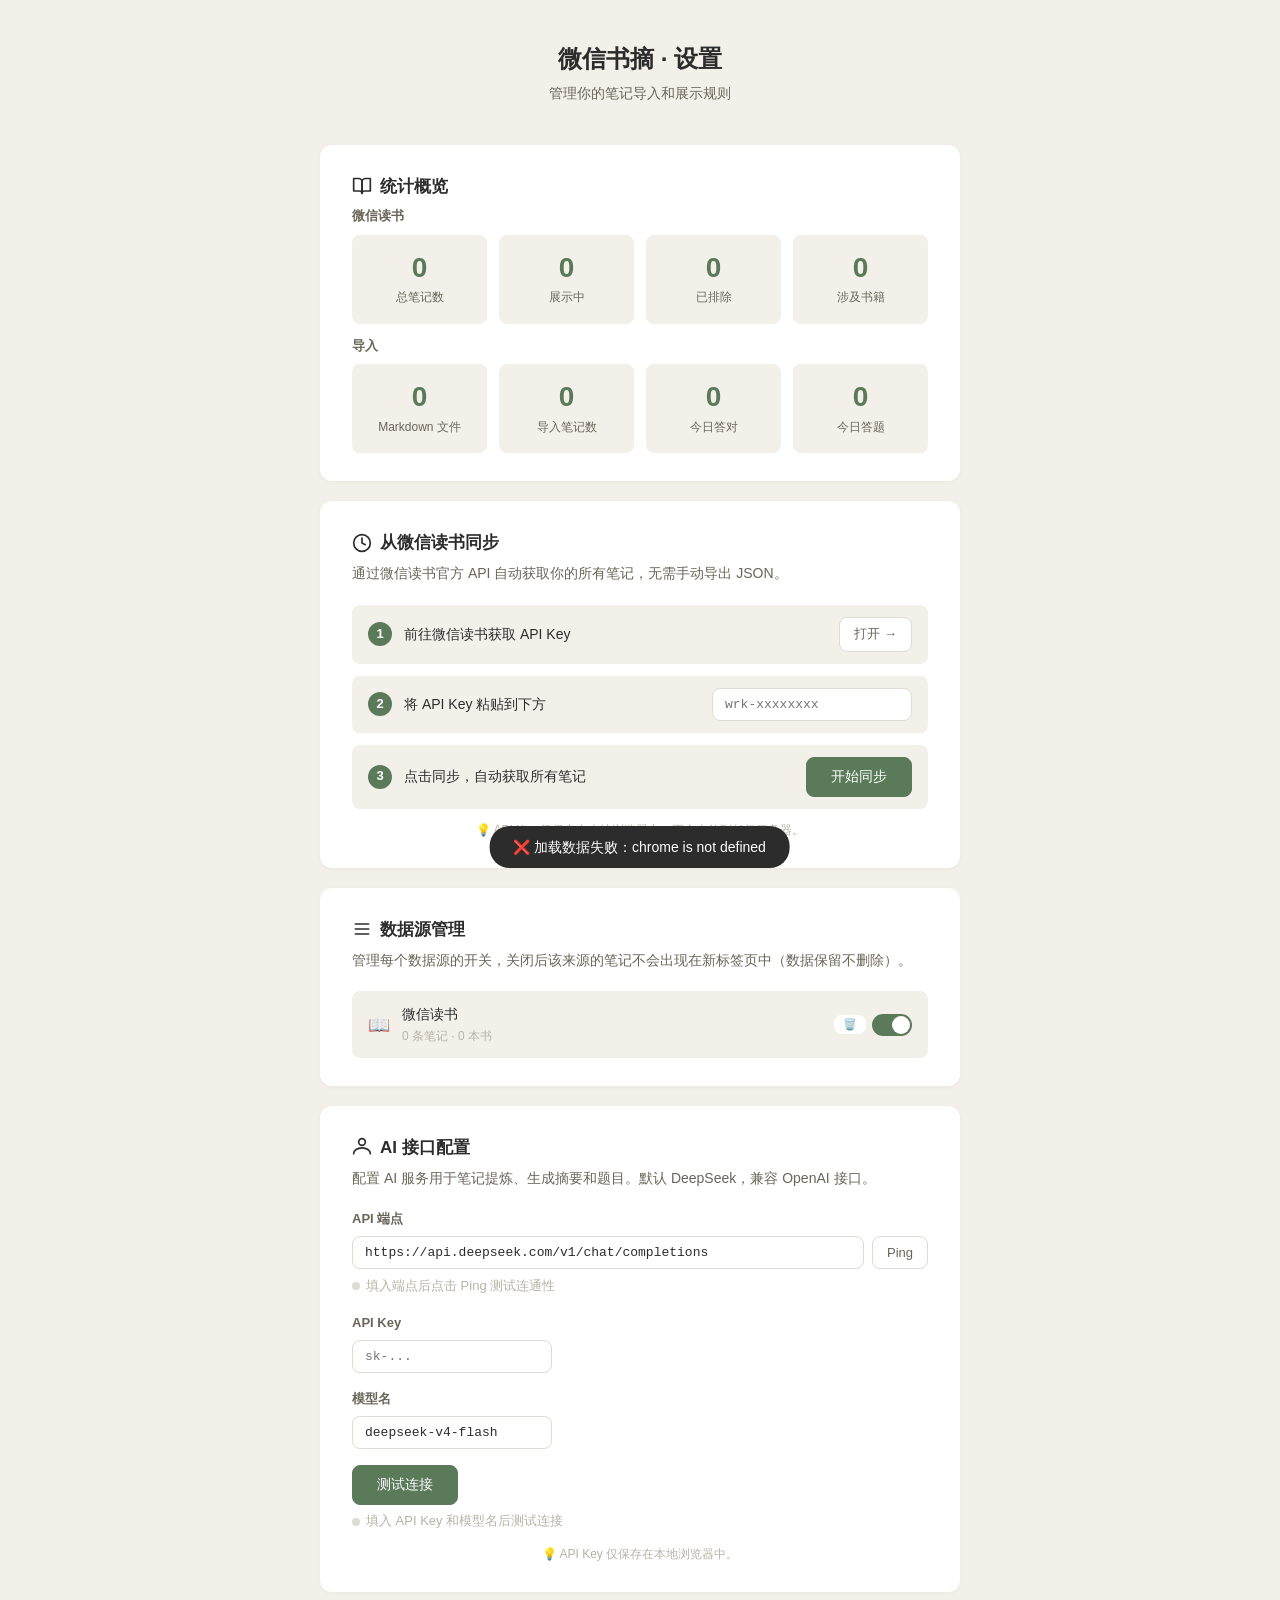
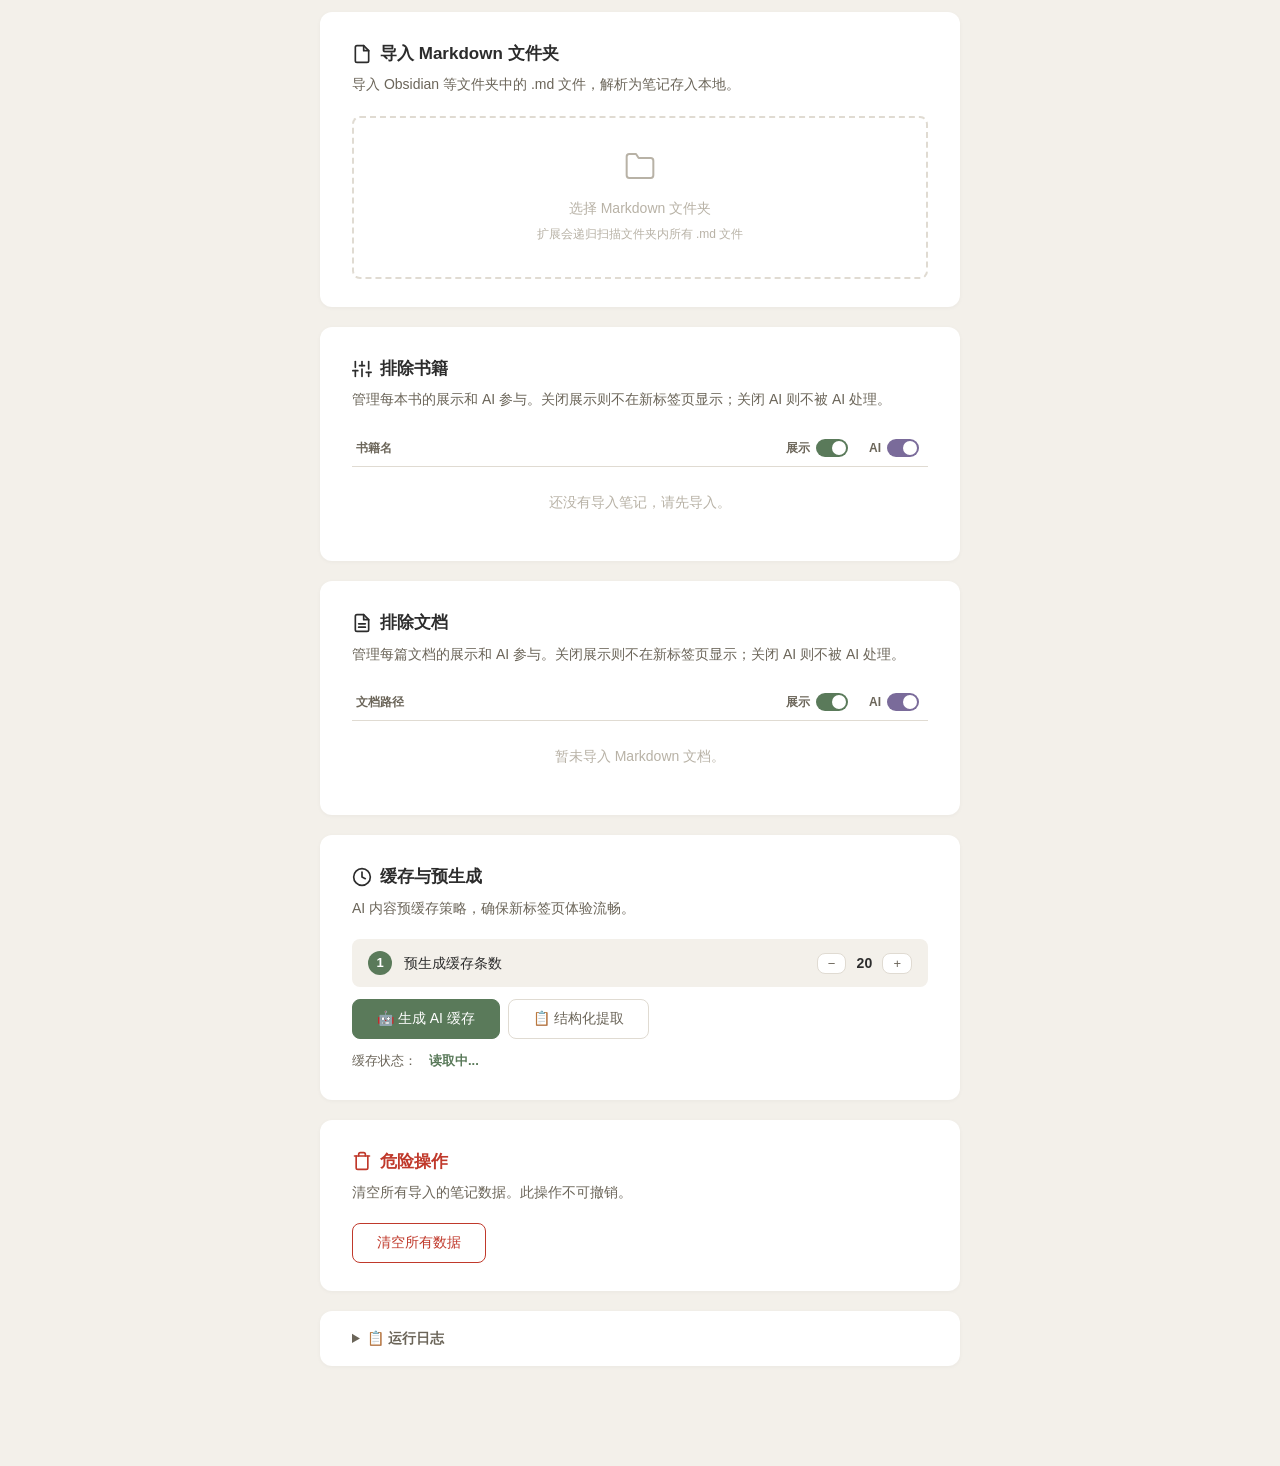
==== commit 5ac2e922: "feat: AI exclusion toggles per book/doc + master toggles - Removed old 'skipExcludedInAI' global tog" ====
--- a/settings/index.html
+++ b/settings/index.html
@@ -100,14 +100,6 @@
         </div>
       </div>
       <p class="source-status" id="sourceIndicator" style="display:none;"></p>
-      <div class="sync-step" style="margin-top:12px;">
-        <span class="step-num">🤖</span>
-        <span>AI 生成时跳过已排除的书籍/文档</span>
-        <label class="toggle" style="margin-left:auto;">
-          <input type="checkbox" id="skipExcludedInAI" checked />
-          <span class="slider"></span>
-        </label>
-      </div>
     </section>
 
     <!-- ===== AI 接口配置 ===== -->
@@ -160,8 +152,24 @@
         <svg width="20" height="20" viewBox="0 0 24 24" fill="none" stroke="currentColor" stroke-width="2" stroke-linecap="round" stroke-linejoin="round"><line x1="4" y1="21" x2="4" y2="14"/><line x1="4" y1="10" x2="4" y2="3"/><line x1="12" y1="21" x2="12" y2="12"/><line x1="12" y1="8" x2="12" y2="3"/><line x1="20" y1="21" x2="20" y2="16"/><line x1="20" y1="12" x2="20" y2="3"/><line x1="1" y1="14" x2="7" y2="14"/><line x1="9" y1="8" x2="15" y2="8"/><line x1="17" y1="16" x2="23" y2="16"/></svg>
         排除书籍
       </h2>
-      <p class="section-desc">关闭开关，该书的笔记将不会出现在新标签页中。</p>
-
+      <p class="section-desc">管理每本书的展示和 AI 参与。关闭展示则不在新标签页显示；关闭 AI 则不被 AI 处理。</p>
+      <div class="exclude-header">
+        <span class="exclude-h-name">书籍名</span>
+        <span class="exclude-h-label">
+          <span>展示</span>
+          <label class="toggle toggle-sm" title="全部开关">
+            <input type="checkbox" id="masterDisplayBook" checked />
+            <span class="slider"></span>
+          </label>
+        </span>
+        <span class="exclude-h-label ai">
+          <span>AI</span>
+          <label class="toggle toggle-ai toggle-sm" title="全部开关">
+            <input type="checkbox" id="masterAiBook" checked />
+            <span class="slider"></span>
+          </label>
+        </span>
+      </div>
       <div id="bookList" class="book-list">
         <p class="no-data">还没有导入笔记，请先导入。</p>
       </div>
@@ -173,8 +181,24 @@
         <svg width="20" height="20" viewBox="0 0 24 24" fill="none" stroke="currentColor" stroke-width="2" stroke-linecap="round" stroke-linejoin="round"><path d="M14 2H6a2 2 0 0 0-2 2v16a2 2 0 0 0 2 2h12a2 2 0 0 0 2-2V8z"/><polyline points="14 2 14 8 20 8"/><line x1="16" y1="13" x2="8" y2="13"/><line x1="16" y1="17" x2="8" y2="17"/></svg>
         排除文档
       </h2>
-      <p class="section-desc">关闭开关，该文档的笔记将不会出现在新标签页中。</p>
-
+      <p class="section-desc">管理每篇文档的展示和 AI 参与。关闭展示则不在新标签页显示；关闭 AI 则不被 AI 处理。</p>
+      <div class="exclude-header">
+        <span class="exclude-h-name">文档路径</span>
+        <span class="exclude-h-label">
+          <span>展示</span>
+          <label class="toggle toggle-sm" title="全部开关">
+            <input type="checkbox" id="masterDisplayDoc" checked />
+            <span class="slider"></span>
+          </label>
+        </span>
+        <span class="exclude-h-label ai">
+          <span>AI</span>
+          <label class="toggle toggle-ai toggle-sm" title="全部开关">
+            <input type="checkbox" id="masterAiDoc" checked />
+            <span class="slider"></span>
+          </label>
+        </span>
+      </div>
       <div id="docList" class="book-list">
         <p class="no-data">暂未导入 Markdown 文档。</p>
       </div>
--- a/settings/style.css
+++ b/settings/style.css
@@ -590,3 +590,49 @@
   align-items: stretch;
 }
 .field-row .sync-input { flex: 1; }
+
+/* ---- AI Toggle (purple) ---- */
+.toggle-ai input:checked + .slider {
+  background: #7a6b9a;
+}
+
+/* ---- Small toggle for master headers ---- */
+.toggle-sm {
+  width: 32px !important;
+  height: 18px !important;
+}
+.toggle-sm .slider::after {
+  width: 14px !important;
+  height: 14px !important;
+}
+.toggle-sm input:checked + .slider::after {
+  transform: translateX(14px) !important;
+}
+
+/* ---- Exclude header ---- */
+.exclude-header {
+  display: flex;
+  align-items: center;
+  gap: 12px;
+  padding: 8px 4px;
+  margin-bottom: 4px;
+  font-size: 12px;
+  font-weight: 600;
+  color: var(--text-secondary);
+  border-bottom: 1px solid var(--border);
+}
+.exclude-h-name {
+  flex: 1;
+  min-width: 0;
+}
+.exclude-h-label {
+  display: flex;
+  align-items: center;
+  gap: 6px;
+  width: 70px;
+  justify-content: center;
+  flex-shrink: 0;
+}
+.exclude-h-label.ai {
+  width: 60px;
+}
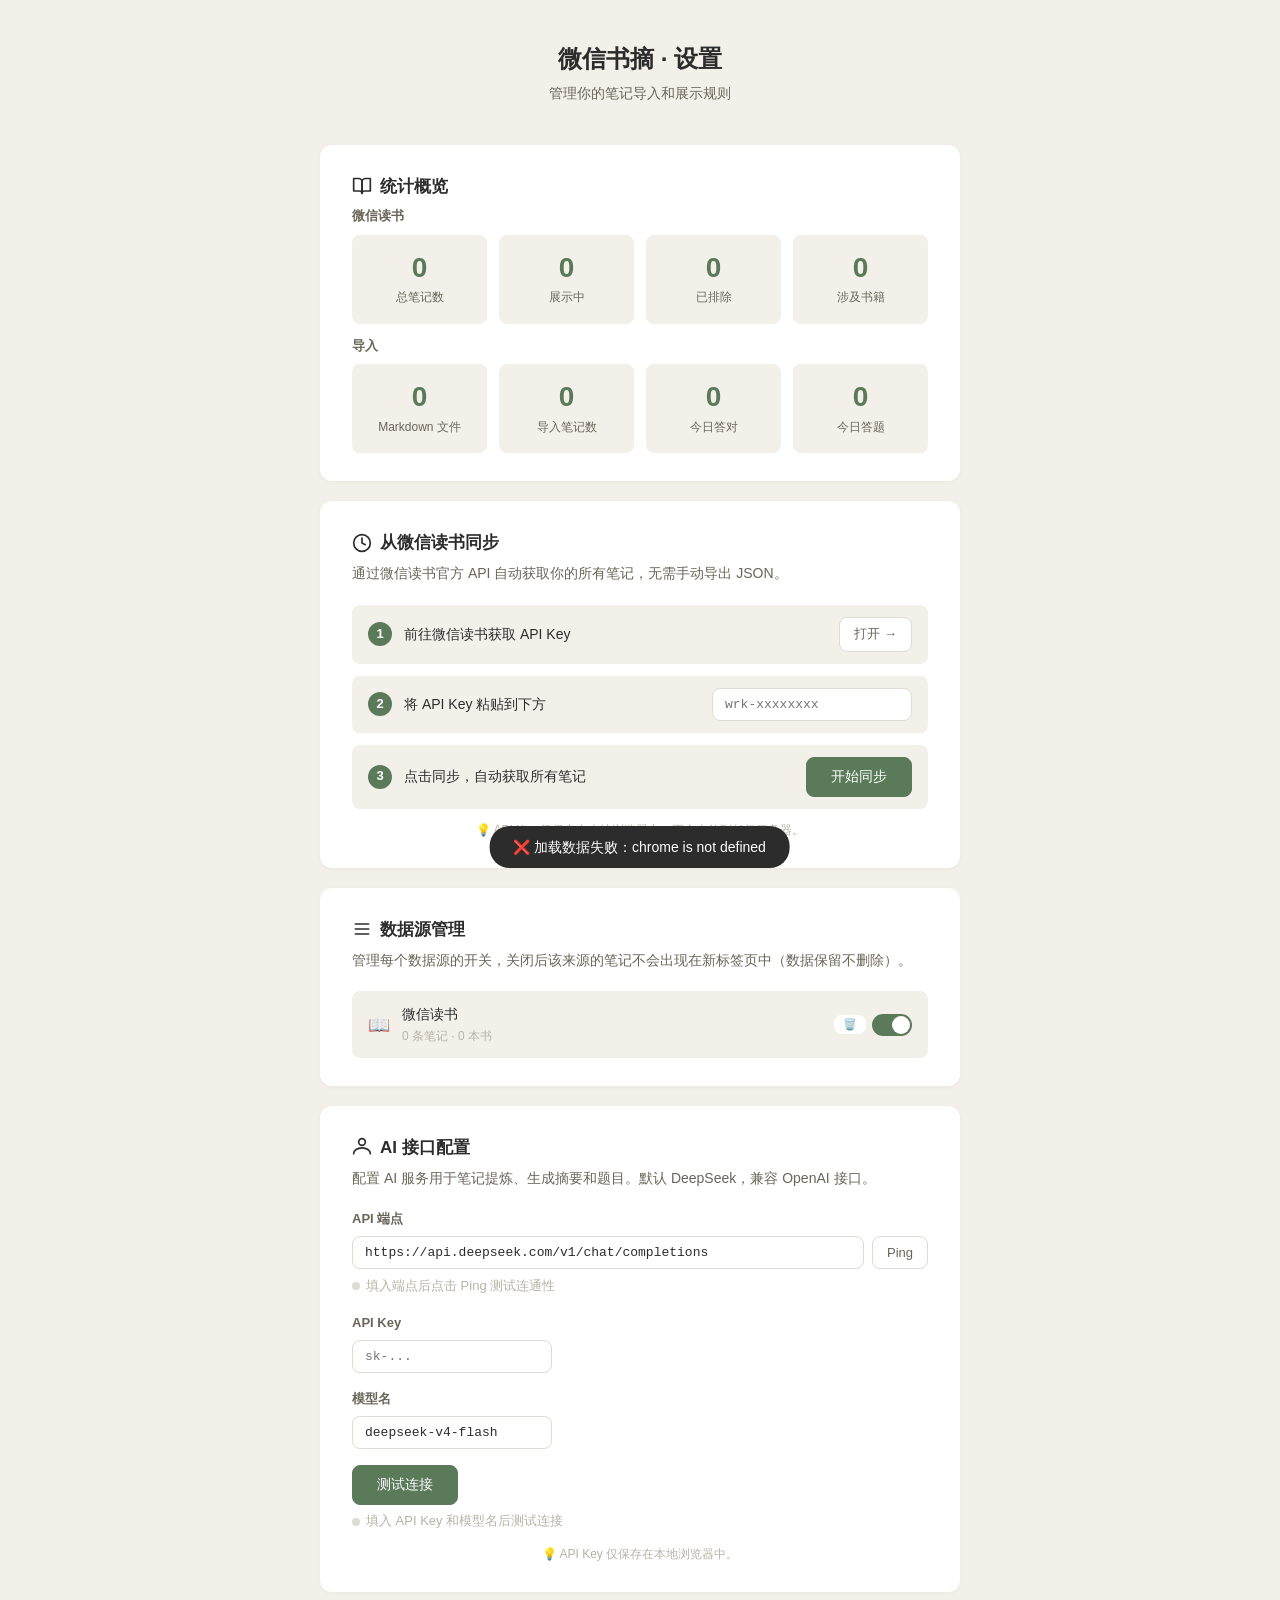
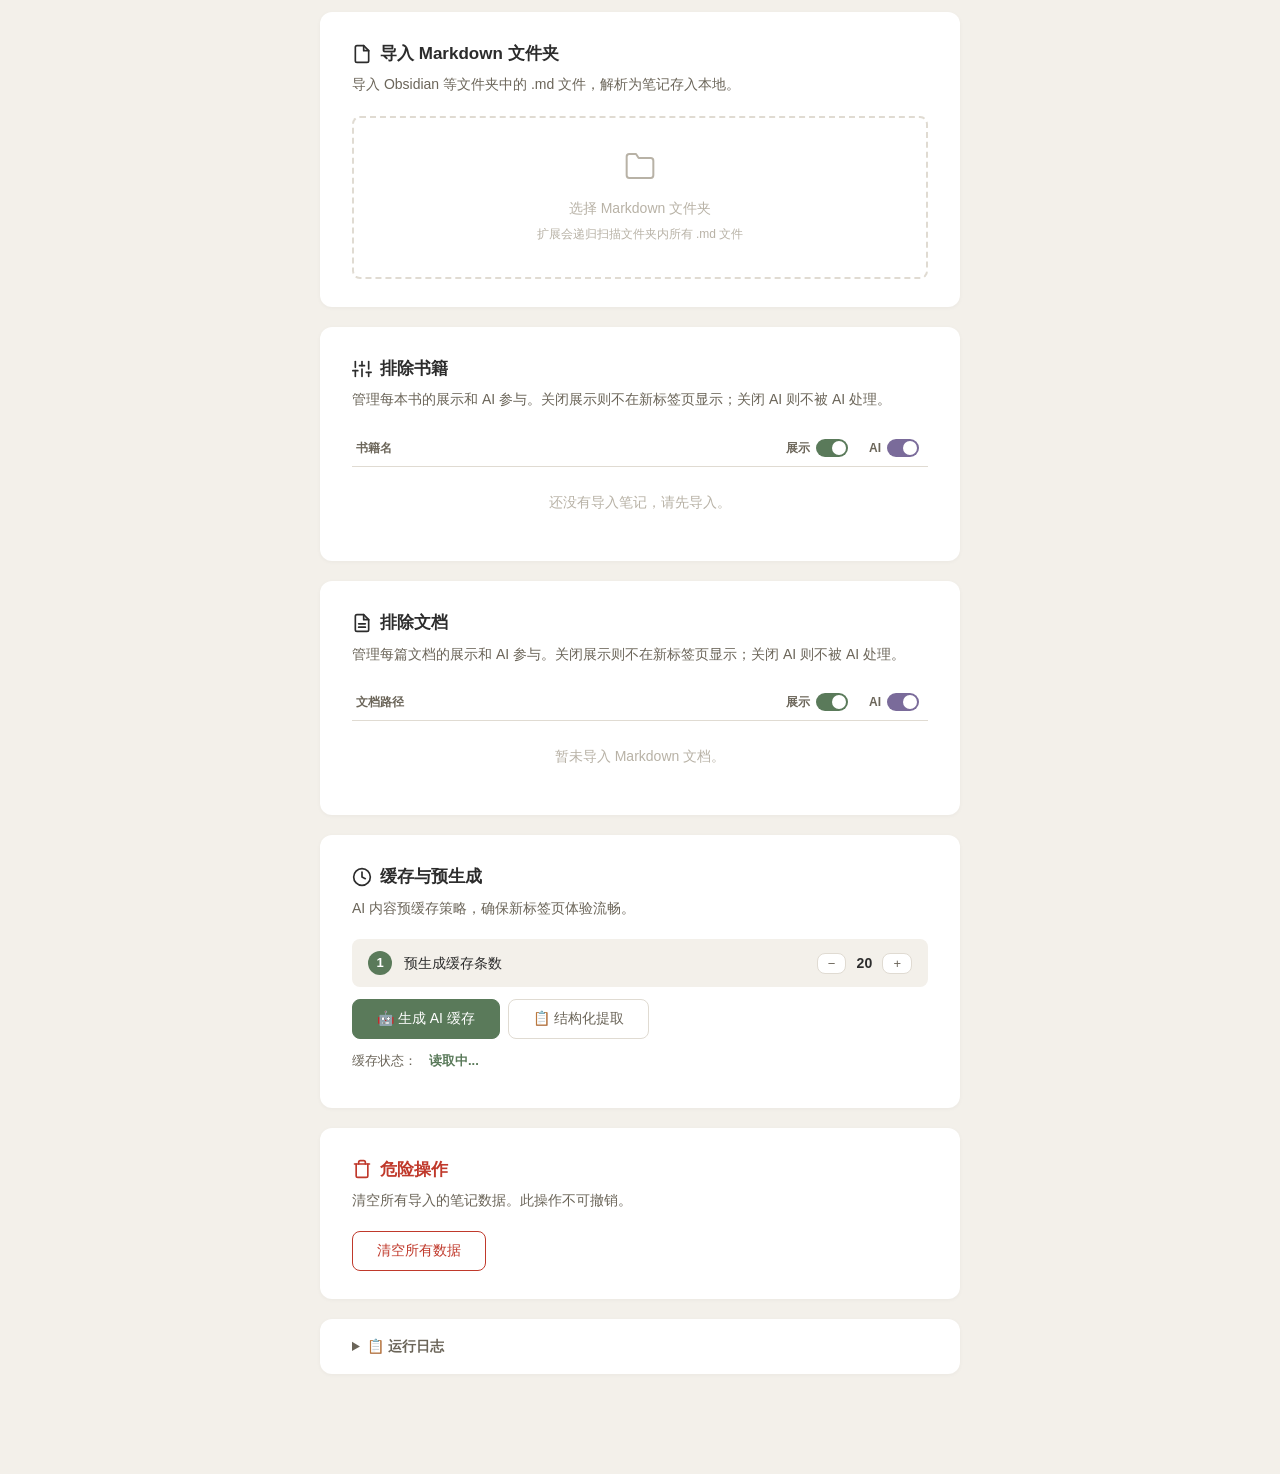
==== commit 9d48d4ec: "feat: structured extraction respects display toggles + per-source cache breakdown - Structured extra" ====
--- a/settings/index.html
+++ b/settings/index.html
@@ -231,6 +231,7 @@
         <span>缓存状态：</span>
         <span id="cacheStatus" style="font-weight:600;color:var(--accent);">读取中...</span>
       </div>
+      <div id="cacheDetail" style="margin-top:8px;max-height:200px;overflow-y:auto;font-size:12px;color:var(--text-secondary);line-height:1.6;"></div>
       <div id="genProgress" class="sync-progress" style="display:none;margin-top:12px;">
         <div class="sync-progress-bar">
           <div class="sync-progress-fill" id="genProgressFill"></div>
--- a/settings/style.css
+++ b/settings/style.css
@@ -257,13 +257,25 @@
 .book-item {
   display: flex;
   align-items: center;
-  justify-content: space-between;
-  padding: 12px 4px;
+  gap: 12px;
+  padding: 10px 4px;
   border-bottom: 1px solid var(--border);
 }
-
 .book-item:last-child {
   border-bottom: none;
+}
+.book-item .book-info {
+  flex: 1;
+  min-width: 0;
+}
+.book-item .toggle-col {
+  width: 70px;
+  display: flex;
+  justify-content: center;
+  flex-shrink: 0;
+}
+.book-item .toggle-col.ai {
+  width: 60px;
 }
 
 .book-info {
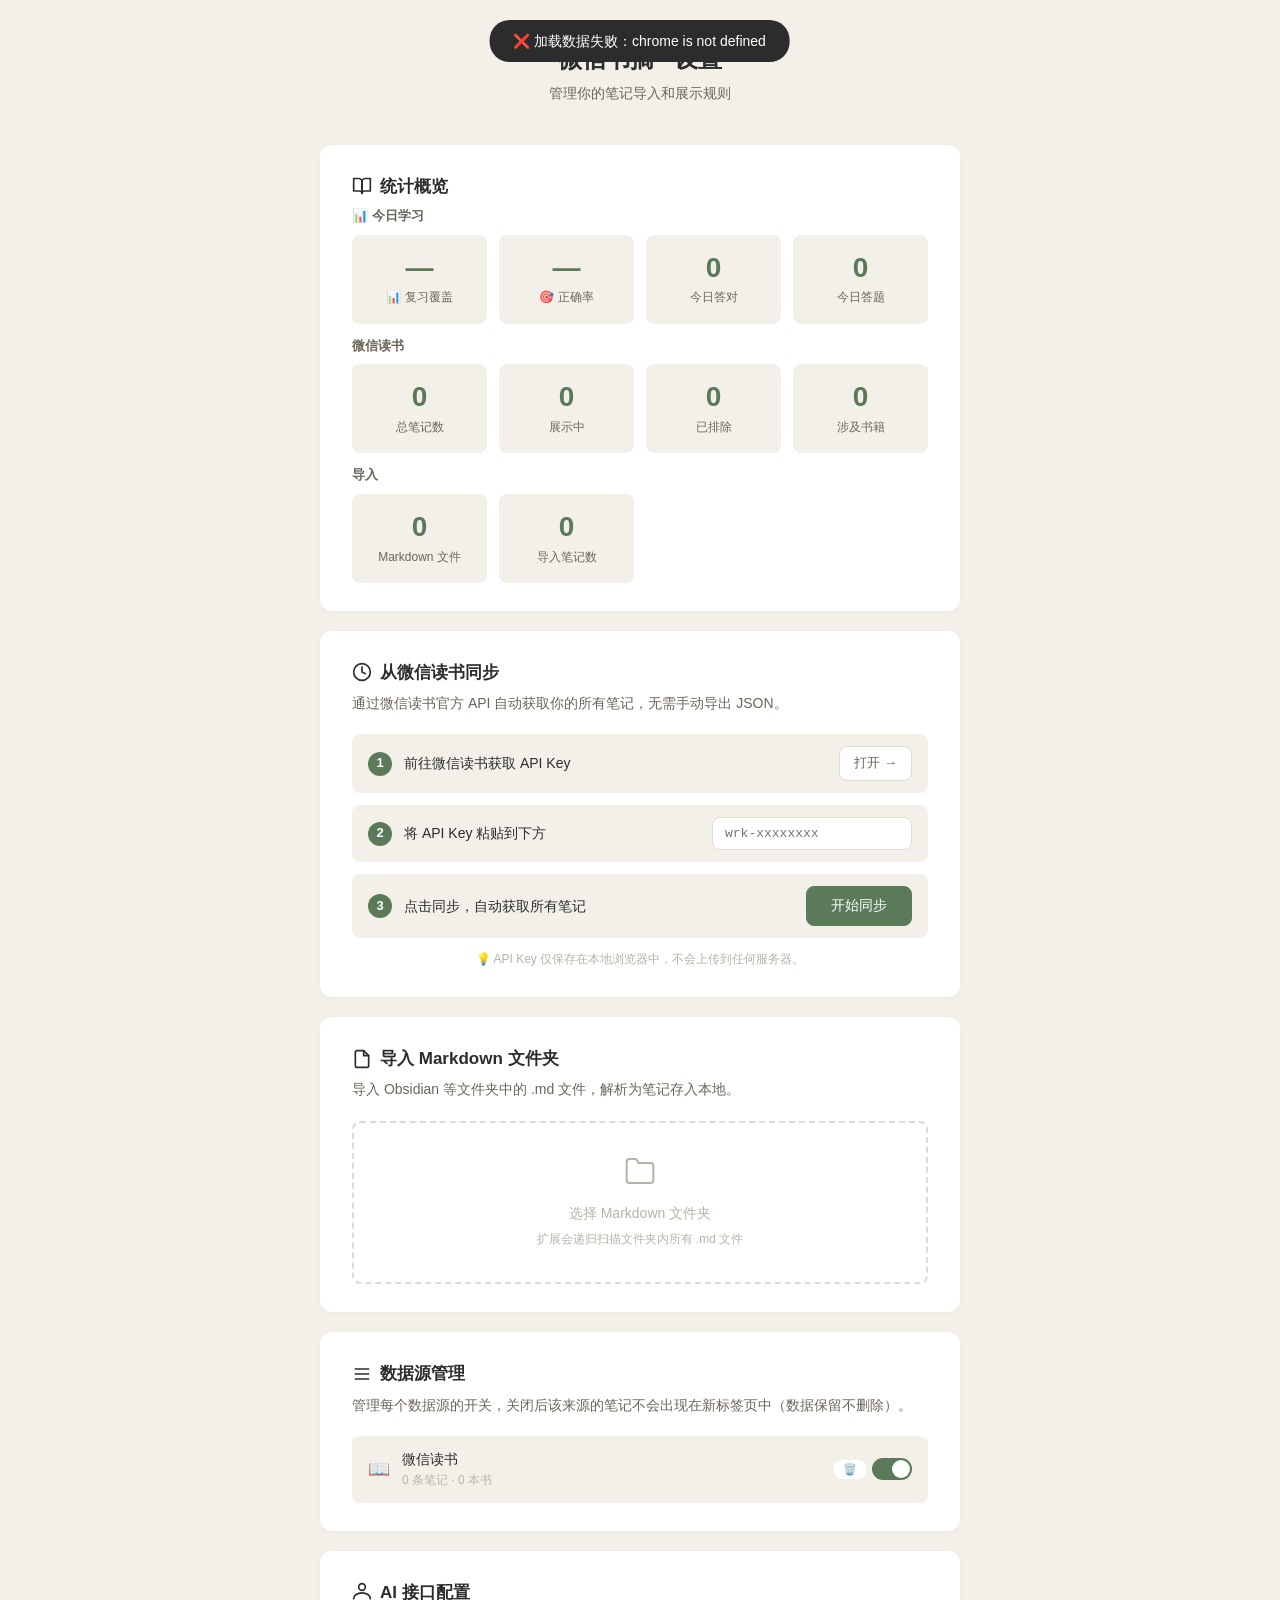
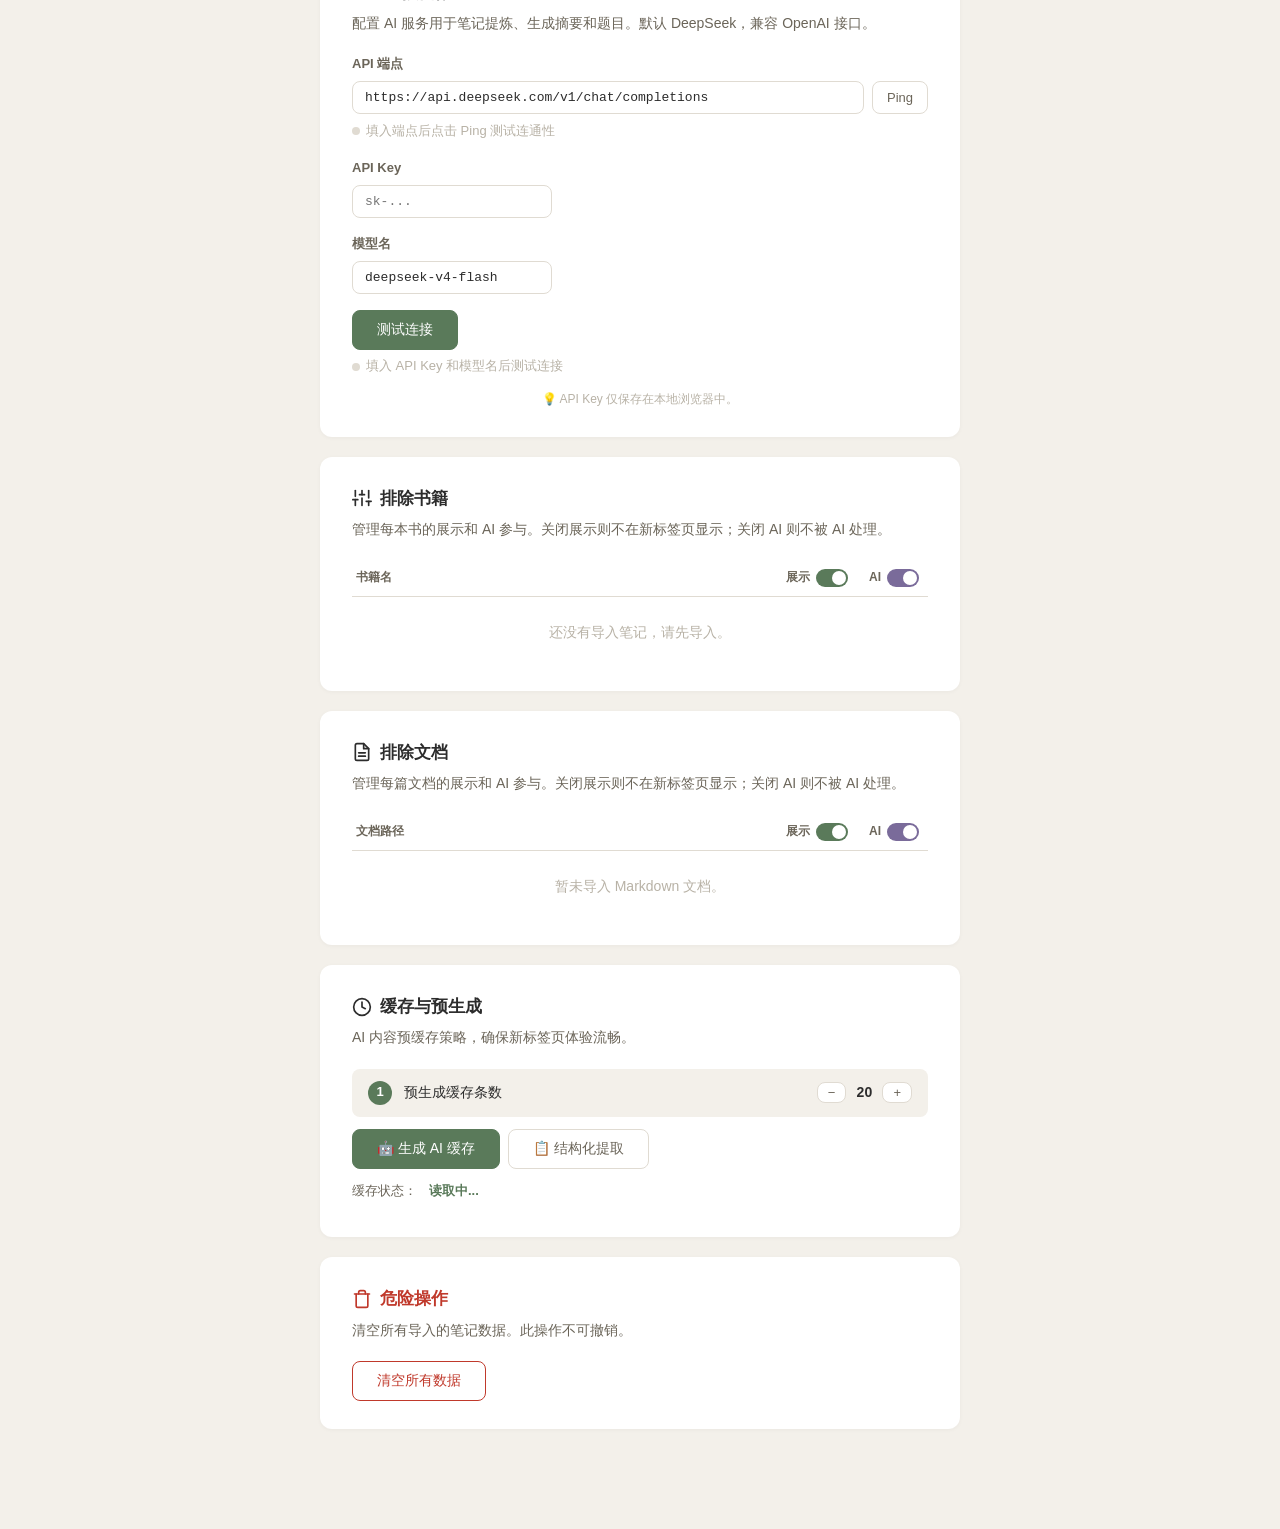
==== commit 9ee40f86: "feat: 复习覆盖度面板 + 按书籍筛选 + 每题追踪准确率 - 新增覆盖度面板：浏览/QA/选择题模式下展示已接触进度条 - 笔记浏览时自动标记为「已接触」（防抖 2s 写入 storage） -" ====
--- a/settings/index.html
+++ b/settings/index.html
@@ -21,7 +21,15 @@
         统计概览
       </h2>
 
-      <p style="font-size:13px;font-weight:600;color:var(--text-secondary);margin-bottom:8px;">微信读书</p>
+      <p style="font-size:13px;font-weight:600;color:var(--text-secondary);margin-bottom:8px;">📊 今日学习</p>
+      <div class="stats-grid" id="statsGridLearning">
+        <div class="stat-card"><span class="stat-num" id="statCoverage">—</span><span class="stat-label">📊 复习覆盖</span></div>
+        <div class="stat-card"><span class="stat-num" id="statMastery">—</span><span class="stat-label">🎯 正确率</span></div>
+        <div class="stat-card"><span class="stat-num" id="statReviewCorrect">0</span><span class="stat-label">今日答对</span></div>
+        <div class="stat-card"><span class="stat-num" id="statReviewTotal">0</span><span class="stat-label">今日答题</span></div>
+      </div>
+
+      <p style="font-size:13px;font-weight:600;color:var(--text-secondary);margin:12px 0 8px;">微信读书</p>
       <div class="stats-grid" id="statsGrid">
         <div class="stat-card"><span class="stat-num" id="statTotal">0</span><span class="stat-label">总笔记数</span></div>
         <div class="stat-card"><span class="stat-num" id="statActive">0</span><span class="stat-label">展示中</span></div>
@@ -33,8 +41,6 @@
       <div class="stats-grid" id="statsGridImport">
         <div class="stat-card"><span class="stat-num" id="statMdFiles">0</span><span class="stat-label">Markdown 文件</span></div>
         <div class="stat-card"><span class="stat-num" id="statMdNotes">0</span><span class="stat-label">导入笔记数</span></div>
-        <div class="stat-card"><span class="stat-num" id="statReviewCorrect">0</span><span class="stat-label">今日答对</span></div>
-        <div class="stat-card"><span class="stat-num" id="statReviewTotal">0</span><span class="stat-label">今日答题</span></div>
       </div>
     </section>
 
@@ -74,6 +80,21 @@
       <div id="syncResult" class="import-result"></div>
 
       <p class="sync-hint">💡 API Key 仅保存在本地浏览器中，不会上传到任何服务器。</p>
+    </section>
+
+    <!-- ===== 导入 Markdown 文件夹 ===== -->
+    <section class="section" id="section-md-import">
+      <h2 class="section-title">
+        <svg width="20" height="20" viewBox="0 0 24 24" fill="none" stroke="currentColor" stroke-width="2" stroke-linecap="round" stroke-linejoin="round"><path d="M14 2H6a2 2 0 0 0-2 2v16a2 2 0 0 0 2 2h12a2 2 0 0 0 2-2V8z"/><polyline points="14 2 14 8 20 8"/></svg>
+        导入 Markdown 文件夹
+      </h2>
+      <p class="section-desc">导入 Obsidian 等文件夹中的 .md 文件，解析为笔记存入本地。</p>
+      <div class="upload-area" id="folderPicker">
+        <svg width="32" height="32" viewBox="0 0 24 24" fill="none" stroke="currentColor" stroke-width="1.5" stroke-linecap="round" stroke-linejoin="round"><path d="M22 19a2 2 0 0 1-2 2H4a2 2 0 0 1-2-2V5a2 2 0 0 1 2-2h5l2 3h9a2 2 0 0 1 2 2z"/></svg>
+        <p>选择 Markdown 文件夹</p>
+        <span style="font-size:12px;color:var(--text-tertiary);">扩展会递归扫描文件夹内所有 .md 文件</span>
+      </div>
+      <div id="mdImportResult" class="import-result" style="display:none;margin-top:8px;"></div>
     </section>
 
     <!-- ===== 数据源管理 ===== -->
@@ -131,21 +152,6 @@
       <p class="sync-hint" style="margin-top:12px;">💡 API Key 仅保存在本地浏览器中。</p>
     </section>
 
-    <!-- ===== 导入 Markdown 文件夹 ===== -->
-    <section class="section" id="section-md-import">
-      <h2 class="section-title">
-        <svg width="20" height="20" viewBox="0 0 24 24" fill="none" stroke="currentColor" stroke-width="2" stroke-linecap="round" stroke-linejoin="round"><path d="M14 2H6a2 2 0 0 0-2 2v16a2 2 0 0 0 2 2h12a2 2 0 0 0 2-2V8z"/><polyline points="14 2 14 8 20 8"/></svg>
-        导入 Markdown 文件夹
-      </h2>
-      <p class="section-desc">导入 Obsidian 等文件夹中的 .md 文件，解析为笔记存入本地。</p>
-      <div class="upload-area" id="folderPicker">
-        <svg width="32" height="32" viewBox="0 0 24 24" fill="none" stroke="currentColor" stroke-width="1.5" stroke-linecap="round" stroke-linejoin="round"><path d="M22 19a2 2 0 0 1-2 2H4a2 2 0 0 1-2-2V5a2 2 0 0 1 2-2h5l2 3h9a2 2 0 0 1 2 2z"/></svg>
-        <p>选择 Markdown 文件夹</p>
-        <span style="font-size:12px;color:var(--text-tertiary);">扩展会递归扫描文件夹内所有 .md 文件</span>
-      </div>
-      <div id="mdImportResult" class="import-result" style="display:none;margin-top:8px;"></div>
-    </section>
-
     <!-- ===== 排除书籍 ===== -->
     <section class="section" id="section-exclude">
       <h2 class="section-title">
@@ -250,16 +256,6 @@
       <button class="btn btn-danger-outline" id="btnClearAll">清空所有数据</button>
     </section>
 
-    <!-- ===== 运行日志 ===== -->
-    <details class="section" id="section-logs" style="padding:16px 32px;cursor:pointer;">
-      <summary style="font-size:14px;font-weight:600;color:var(--text-secondary);cursor:pointer;">📋 运行日志</summary>
-      <pre id="logEntries" style="margin-top:12px;max-height:300px;overflow-y:auto;font-family:var(--mono);font-size:12px;line-height:1.8;color:var(--text-secondary);white-space:pre-wrap;word-break:break-all;user-select:text;"></pre>
-      <div style="display:flex;gap:8px;margin-top:8px;">
-        <button class="btn btn-small" id="btnCopyLogs">📋 复制日志</button>
-        <button class="btn btn-small" id="btnClearLogs">清空日志</button>
-      </div>
-    </details>
-
     <!-- ===== Toast ===== -->
     <div id="toast" class="toast"></div>
 
--- a/settings/style.css
+++ b/settings/style.css
@@ -417,9 +417,9 @@
 /* ---- Toast ---- */
 .toast {
   position: fixed;
-  bottom: 32px;
+  top: 20px;
   left: 50%;
-  transform: translateX(-50%) translateY(20px);
+  transform: translateX(-50%) translateY(-20px);
   background: var(--text);
   color: #fff;
   padding: 10px 24px;
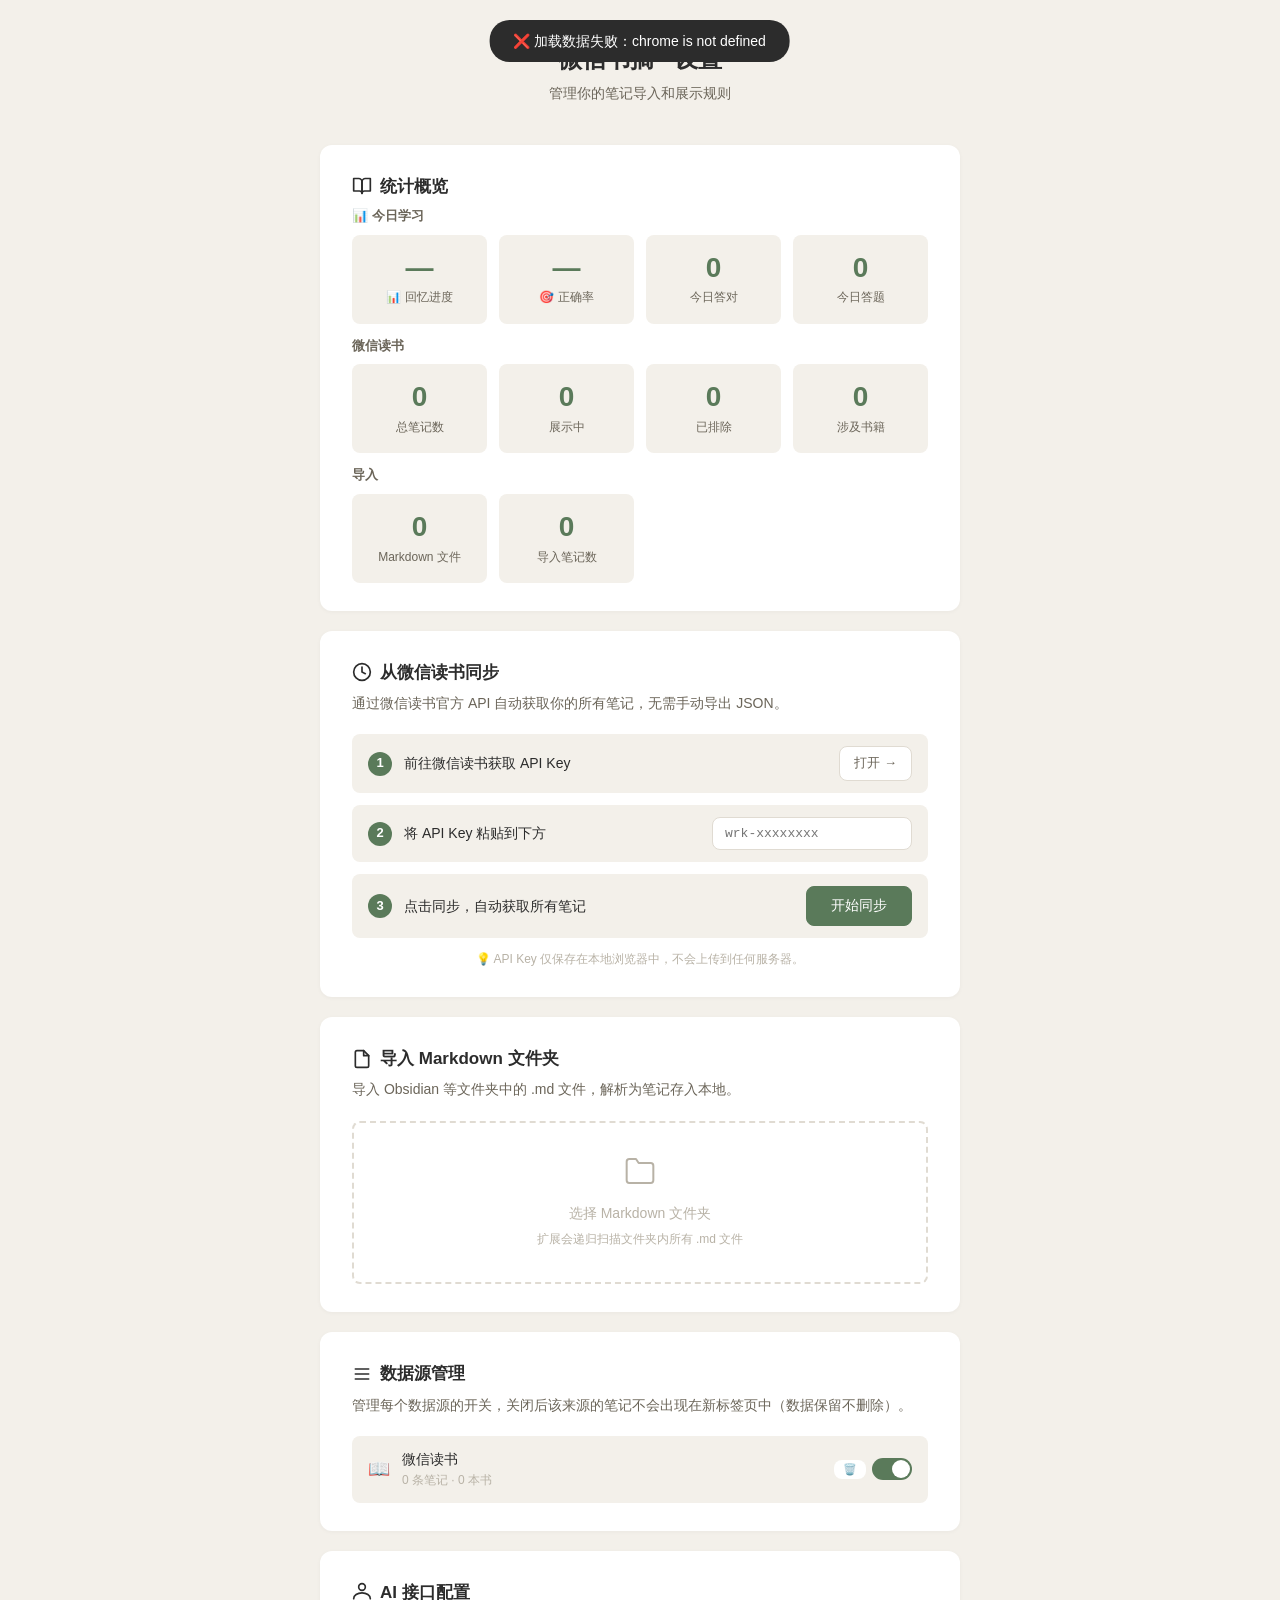
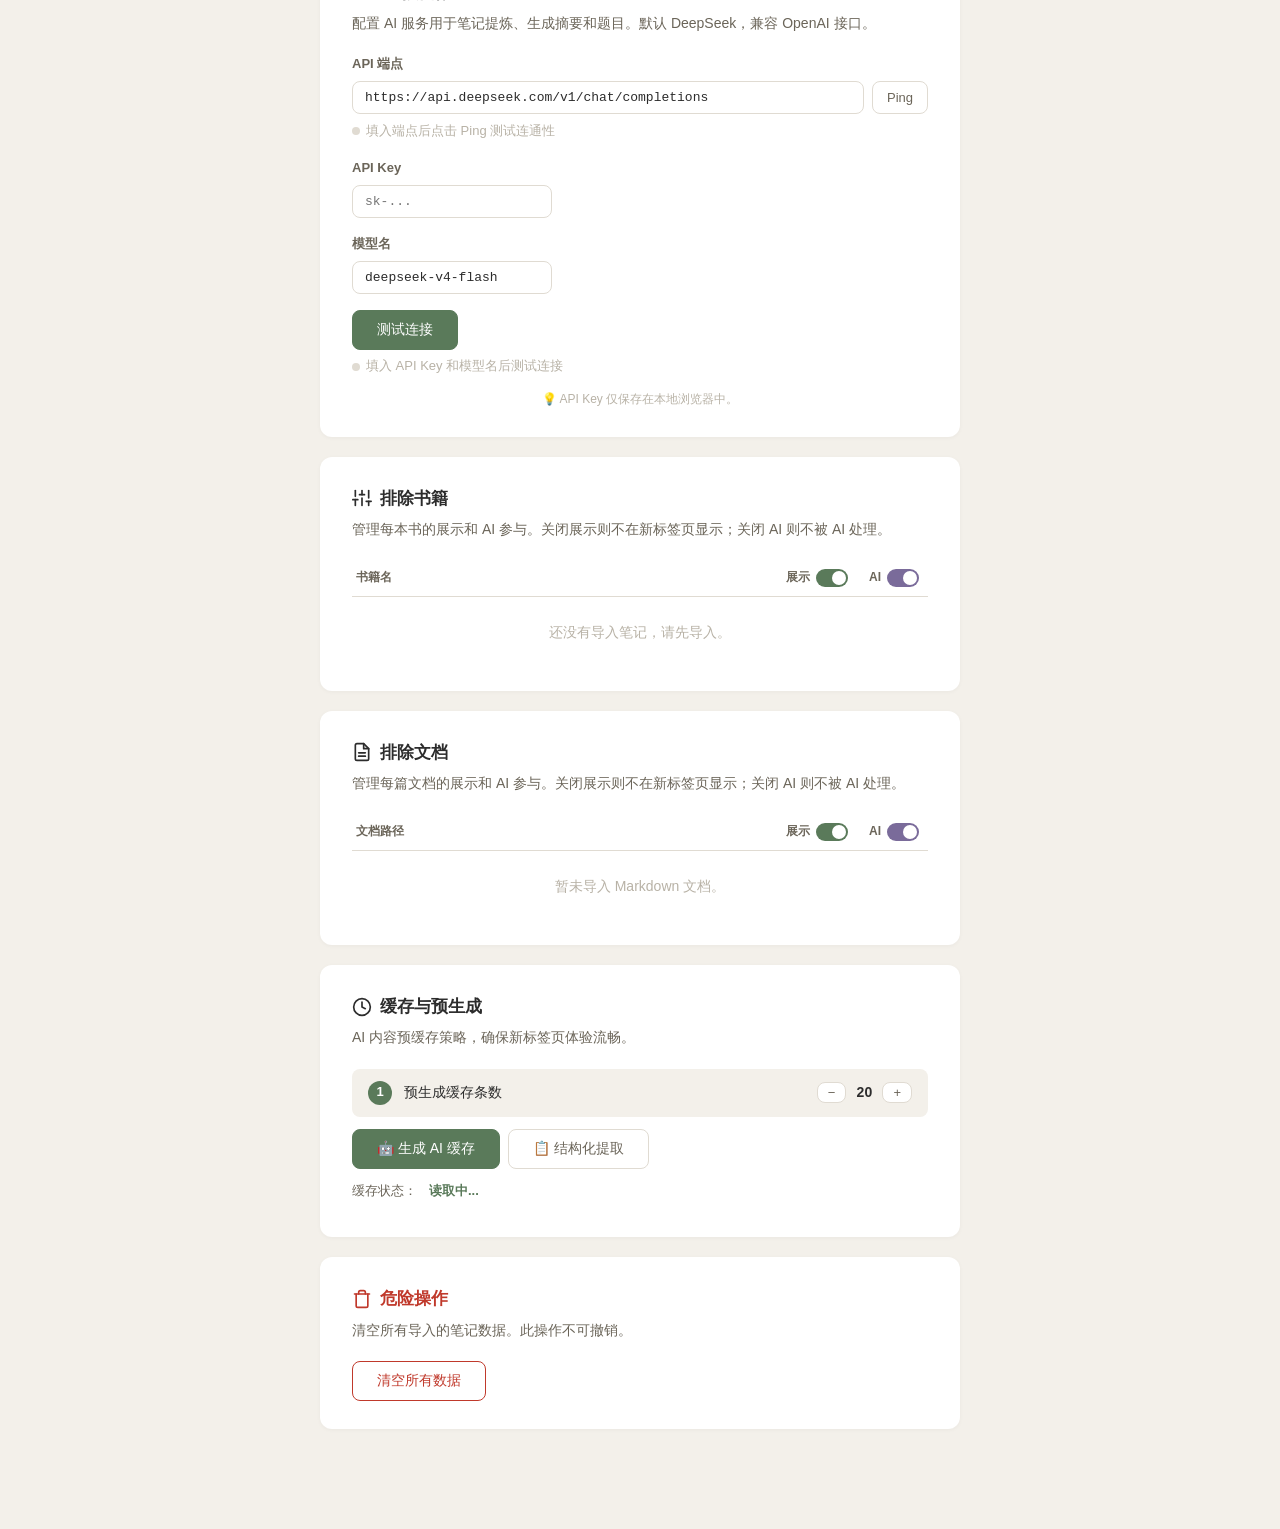
==== commit 418e9a01: "feat: "复习覆盖度" → "回忆进度条"，三个模式各自记录独立进度，数字变化带弹跳动效 - 重命名面板标题为"回忆进度条" - wx_review_stats 改为按模式嵌套（qa/choice" ====
--- a/settings/index.html
+++ b/settings/index.html
@@ -23,7 +23,7 @@
 
       <p style="font-size:13px;font-weight:600;color:var(--text-secondary);margin-bottom:8px;">📊 今日学习</p>
       <div class="stats-grid" id="statsGridLearning">
-        <div class="stat-card"><span class="stat-num" id="statCoverage">—</span><span class="stat-label">📊 复习覆盖</span></div>
+        <div class="stat-card"><span class="stat-num" id="statCoverage">—</span><span class="stat-label">📊 回忆进度</span></div>
         <div class="stat-card"><span class="stat-num" id="statMastery">—</span><span class="stat-label">🎯 正确率</span></div>
         <div class="stat-card"><span class="stat-num" id="statReviewCorrect">0</span><span class="stat-label">今日答对</span></div>
         <div class="stat-card"><span class="stat-num" id="statReviewTotal">0</span><span class="stat-label">今日答题</span></div>
